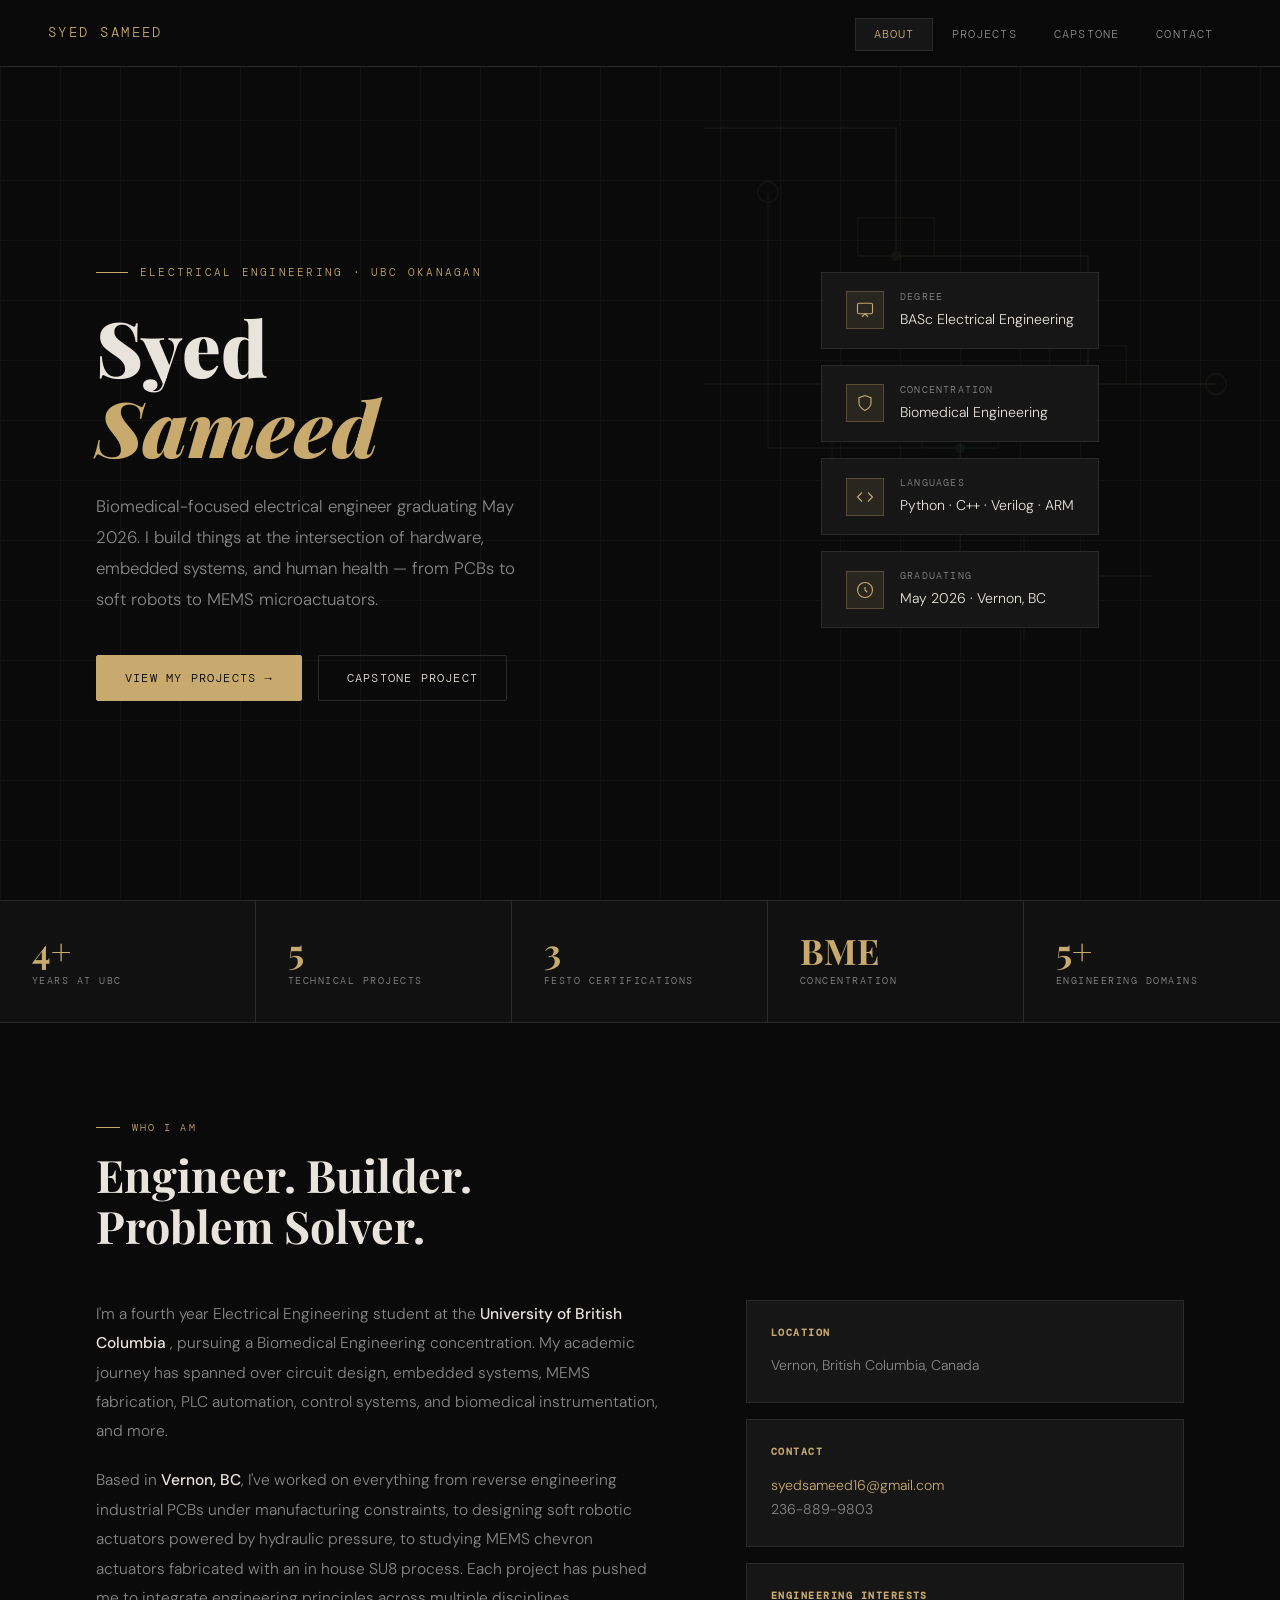
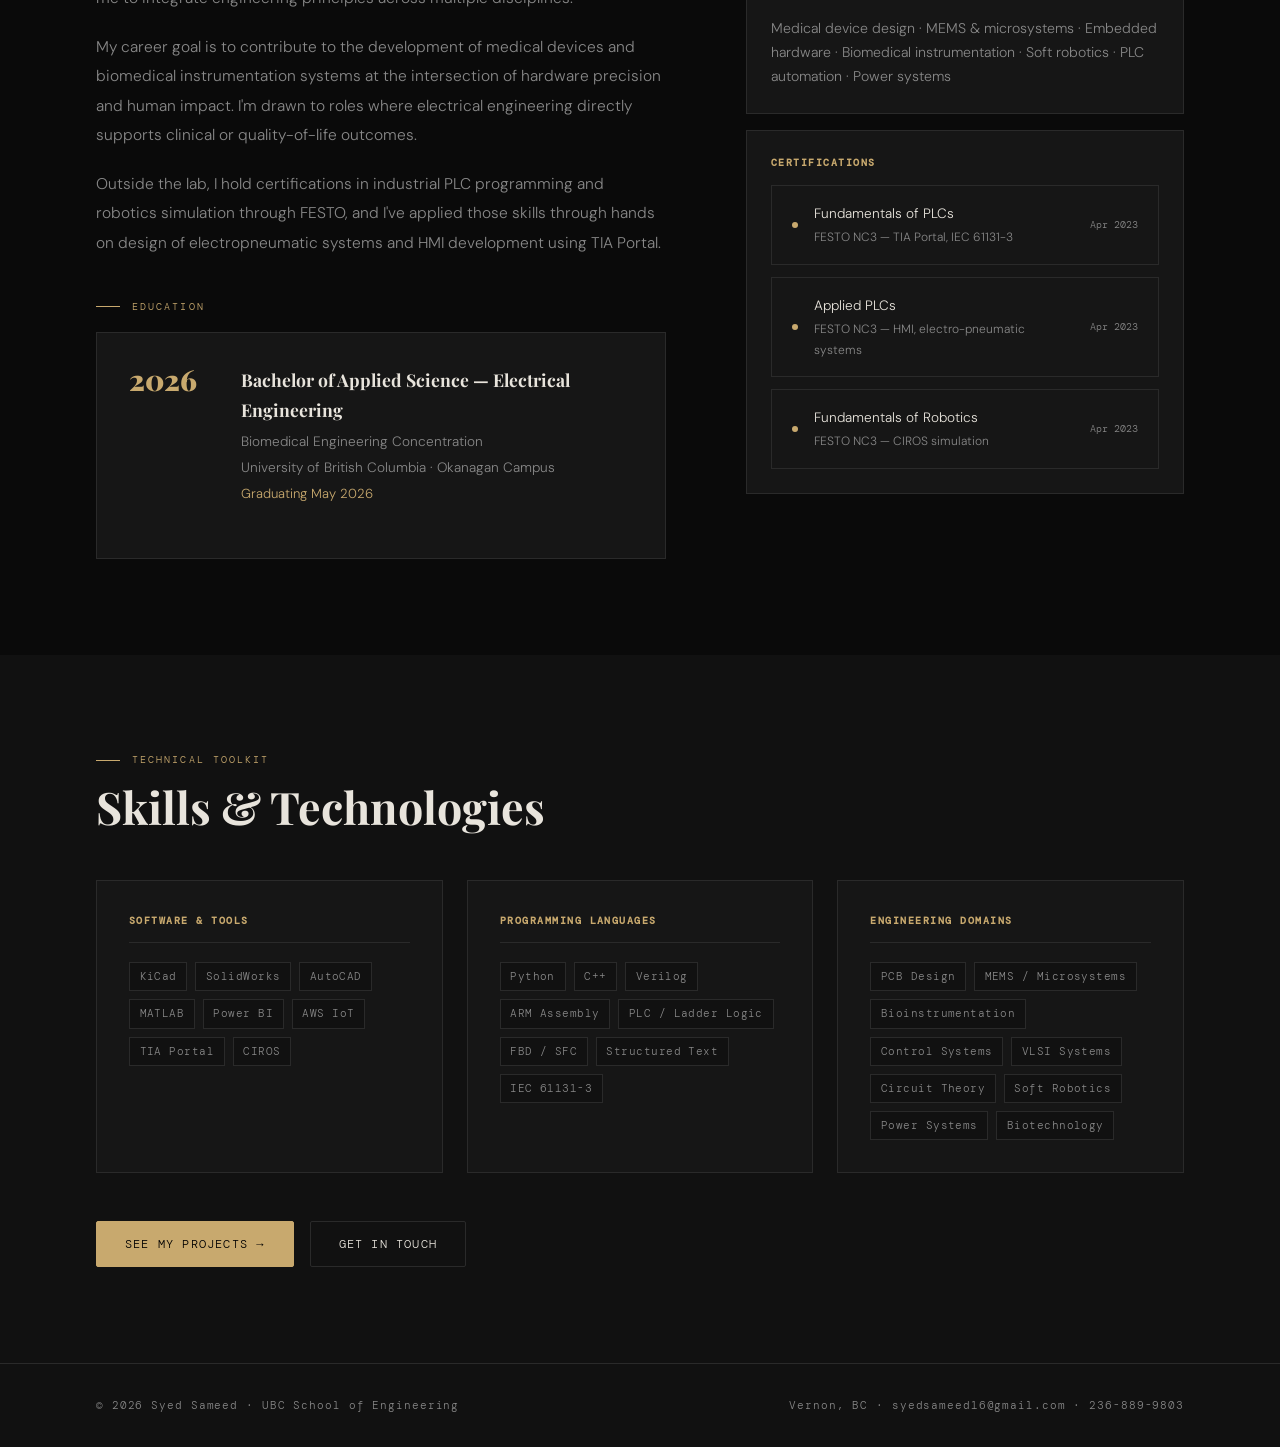
==== index.html @ 1d22cec8 "Fix stats and enhance text readability Updated statistics and improved text clarity." ====
<!DOCTYPE html>
<html lang="en">
<head>
  <meta charset="UTF-8"/>
  <meta name="viewport" content="width=device-width, initial-scale=1.0"/>
  <title>Syed Sameed — Electrical Engineer</title>
  <link rel="stylesheet" href="style.css"/>
  <style>
    /* HERO */
    .hero {
      min-height: 100vh;
      display: grid;
      grid-template-columns: 1fr 1fr;
      position: relative;
      overflow: hidden;
    }
    .grid-lines {
      position: absolute; inset: 0;
      background-image:
        linear-gradient(var(--border) 1px, transparent 1px),
        linear-gradient(90deg, var(--border) 1px, transparent 1px);
      background-size: 60px 60px;
      opacity: 0.25;
      pointer-events: none;
    }
    .hero-left {
      display: flex; flex-direction: column; justify-content: center;
      padding: 8rem 4rem 4rem 6rem;
      position: relative; z-index: 2;
    }
    .hero-tag {
      font-family: var(--mono); font-size: 0.7rem;
      letter-spacing: 0.2em; text-transform: uppercase;
      color: var(--accent); margin-bottom: 1.5rem;
      display: flex; align-items: center; gap: 0.75rem;
      opacity: 0; animation: fadeUp 0.6s 0.1s ease forwards;
    }
    .hero-tag::before { content: ''; width: 2rem; height: 1px; background: var(--accent); }
    .hero-name {
      font-family: var(--serif);
      font-size: clamp(3rem, 6vw, 5.5rem);
      font-weight: 900; line-height: 1.05;
      margin-bottom: 1.5rem;
      opacity: 0; animation: fadeUp 0.6s 0.25s ease forwards;
    }
    .hero-name em { font-style: italic; color: var(--accent); }
    .hero-desc {
      font-size: 1.05rem; color: var(--muted);
      max-width: 420px; margin-bottom: 2.5rem; line-height: 1.85;
      opacity: 0; animation: fadeUp 0.6s 0.4s ease forwards;
    }
    .hero-cta {
      display: flex; gap: 1rem; flex-wrap: wrap;
      opacity: 0; animation: fadeUp 0.6s 0.55s ease forwards;
    }
    .hero-right {
      position: relative; display: flex; align-items: center; justify-content: center;
      overflow: hidden;
    }
    /* Animated circuit-board graphic */
    .circuit-svg {
      position: absolute; inset: 0; opacity: 0.06;
    }
    .hero-badge-stack {
      position: relative; z-index: 2;
      display: flex; flex-direction: column; gap: 1rem; padding: 2rem;
    }
    .hero-badge {
      background: var(--card); border: 1px solid var(--border);
      padding: 1rem 1.5rem;
      display: flex; align-items: center; gap: 1rem;
      opacity: 0; animation: slideLeft 0.5s ease forwards;
    }
    .hero-badge:nth-child(1) { animation-delay: 0.5s; }
    .hero-badge:nth-child(2) { animation-delay: 0.65s; }
    .hero-badge:nth-child(3) { animation-delay: 0.8s; }
    .hero-badge:nth-child(4) { animation-delay: 0.95s; }
    .badge-icon {
      width: 38px; height: 38px;
      background: rgba(200,169,110,0.1);
      border: 1px solid rgba(200,169,110,0.3);
      display: flex; align-items: center; justify-content: center;
      flex-shrink: 0; color: var(--accent);
    }
    .badge-text { display: flex; flex-direction: column; gap: 0.15rem; }
    .badge-label { font-family: var(--mono); font-size: 0.62rem; letter-spacing: 0.12em; text-transform: uppercase; color: var(--muted); }
    .badge-value { font-size: 0.88rem; color: var(--text); }
    @keyframes slideLeft { from { opacity: 0; transform: translateX(30px); } to { opacity: 1; transform: translateX(0); } }

    /* STATS */
    .stats-bar {
      background: var(--surface);
      border-top: 1px solid var(--border); border-bottom: 1px solid var(--border);
      display: grid; grid-template-columns: repeat(5, 1fr);
    }
    .stat-item {
      padding: 2rem; border-right: 1px solid var(--border);
      display: flex; flex-direction: column; gap: 0.3rem;
    }
    .stat-item:last-child { border-right: none; }
    .stat-num { font-family: var(--serif); font-size: 2.2rem; font-weight: 700; color: var(--accent); line-height: 1; }
    .stat-label { font-family: var(--mono); font-size: 0.62rem; letter-spacing: 0.15em; text-transform: uppercase; color: var(--muted); }

    /* ABOUT */
    .about-section { padding: 6rem 6rem; }
    .section-title { font-family: var(--serif); font-size: clamp(2rem, 3.5vw, 3rem); font-weight: 700; line-height: 1.15; margin-bottom: 3rem; }
    .about-grid { display: grid; grid-template-columns: 1.3fr 1fr; gap: 5rem; align-items: start; }
    .about-text p { color: var(--muted); font-size: 0.97rem; line-height: 1.9; margin-bottom: 1.2rem; }
    .about-text p strong { color: var(--text); font-weight: 500; }
    .info-card { background: var(--card); border: 1px solid var(--border); padding: 1.5rem; margin-bottom: 1rem; }
    .info-card h4 { font-family: var(--mono); font-size: 0.62rem; letter-spacing: 0.15em; text-transform: uppercase; color: var(--accent); margin-bottom: 0.8rem; }
    .info-card p { font-size: 0.88rem; color: var(--muted); line-height: 1.7; }
    .info-card a { color: var(--accent); text-decoration: none; }

    /* SKILLS */
    .skills-section { background: var(--surface); padding: 6rem 6rem; }
    .skills-grid { display: grid; grid-template-columns: repeat(3, 1fr); gap: 1.5rem; }
    .skill-group { background: var(--card); border: 1px solid var(--border); padding: 2rem; transition: border-color 0.2s; }
    .skill-group:hover { border-color: var(--accent); }
    .skill-group h4 { font-family: var(--mono); font-size: 0.62rem; letter-spacing: 0.15em; text-transform: uppercase; color: var(--accent); margin-bottom: 1.2rem; padding-bottom: 0.75rem; border-bottom: 1px solid var(--border); }
    .skill-tags { display: flex; flex-wrap: wrap; gap: 0.5rem; }
    .skill-tag { font-family: var(--mono); font-size: 0.7rem; padding: 0.25rem 0.6rem; background: var(--surface); border: 1px solid var(--border); color: var(--muted); letter-spacing: 0.04em; transition: all 0.2s; }
    .skill-tag:hover { border-color: var(--accent); color: var(--accent); }

    /* CERTS */
    .cert-list { display: flex; flex-direction: column; gap: 0.75rem; margin-top: 0.75rem; }
    .cert-item { display: flex; align-items: center; gap: 1rem; padding: 1rem 1.25rem; background: var(--card); border: 1px solid var(--border); font-size: 0.85rem; }
    .cert-dot { width: 6px; height: 6px; background: var(--accent); border-radius: 50%; flex-shrink: 0; }
    .cert-name { color: var(--text); flex: 1; }
    .cert-sub { font-size: 0.75rem; color: var(--muted); display: block; margin-top: 0.15rem; }
    .cert-date { font-family: var(--mono); font-size: 0.65rem; color: var(--muted); flex-shrink: 0; }

    /* EDUCATION TIMELINE */
    .edu-block { display: flex; gap: 2rem; align-items: flex-start; padding: 2rem; background: var(--card); border: 1px solid var(--border); }
    .edu-year { font-family: var(--serif); font-size: 1.8rem; font-weight: 900; color: var(--accent); line-height: 1; flex-shrink: 0; min-width: 80px; }
    .edu-info h3 { font-family: var(--serif); font-size: 1.1rem; font-weight: 700; margin-bottom: 0.3rem; }
    .edu-info p { font-size: 0.85rem; color: var(--muted); }

    @keyframes fadeUp { from { opacity: 0; transform: translateY(20px); } to { opacity: 1; transform: translateY(0); } }

    @media (max-width: 900px) {
      .hero { grid-template-columns: 1fr; }
      .hero-left { padding: 7rem 2rem 3rem; }
      .hero-right { display: none; }
      .stats-bar { grid-template-columns: repeat(3, 1fr); }
      .about-section { padding: 4rem 2rem; }
      .about-grid { grid-template-columns: 1fr; gap: 2.5rem; }
      .skills-section { padding: 4rem 2rem; }
      .skills-grid { grid-template-columns: 1fr; }
    }
  </style>
</head>
<body>

<nav>
  <a href="index.html" class="nav-logo">Syed Sameed</a>
  <ul class="nav-links">
    <li><a href="index.html" class="active">About</a></li>
    <li><a href="projects.html">Projects</a></li>
    <li><a href="capstone.html">Capstone</a></li>
    <li><a href="contact.html">Contact</a></li>
  </ul>
</nav>

<!-- HERO -->
<section class="hero">
  <div class="grid-lines"></div>
  <div class="hero-left">
    <div class="hero-tag">Electrical Engineering · UBC Okanagan</div>
    <h1 class="hero-name">Syed<br/><em>Sameed</em></h1>
    <p class="hero-desc">
      Biomedical-focused electrical engineer graduating May 2026. 
      I build things at the intersection of hardware, embedded systems, 
      and human health — from PCBs to soft robots to MEMS microactuators.
    </p>
    <div class="hero-cta">
      <a href="projects.html" class="btn btn-primary">View My Projects →</a>
      <a href="capstone.html" class="btn btn-ghost">Capstone Project</a>
    </div>
  </div>
  <div class="hero-right">
    <!-- Circuit-board background SVG -->
    <svg class="circuit-svg" viewBox="0 0 500 600" xmlns="http://www.w3.org/2000/svg">
      <path d="M50 100 H200 V200 H350 V300 H450" stroke="#c8a96e" stroke-width="1.5" fill="none"/>
      <path d="M100 150 V350 H250 V450 H400" stroke="#7eb8c9" stroke-width="1" fill="none"/>
      <path d="M50 300 H150 V400 H300 V500" stroke="#c8a96e" stroke-width="1" fill="none"/>
      <circle cx="200" cy="200" r="4" fill="#c8a96e"/>
      <circle cx="350" cy="300" r="4" fill="#c8a96e"/>
      <circle cx="250" cy="350" r="4" fill="#7eb8c9"/>
      <circle cx="150" cy="400" r="4" fill="#7eb8c9"/>
      <rect x="170" y="170" width="60" height="30" rx="2" stroke="#c8a96e" stroke-width="1" fill="none"/>
      <rect x="320" y="270" width="60" height="30" rx="2" stroke="#c8a96e" stroke-width="1" fill="none"/>
      <rect x="220" y="320" width="60" height="30" rx="2" stroke="#7eb8c9" stroke-width="1" fill="none"/>
      <circle cx="450" cy="300" r="8" stroke="#c8a96e" stroke-width="1" fill="none"/>
      <circle cx="100" cy="150" r="8" stroke="#7eb8c9" stroke-width="1" fill="none"/>
    </svg>
    <div class="hero-badge-stack">
      <div class="hero-badge">
        <div class="badge-icon">
          <svg width="18" height="18" viewBox="0 0 24 24" fill="none" stroke="currentColor" stroke-width="1.5"><rect x="2" y="3" width="20" height="14" rx="2"/><path d="m8 21 4-4 4 4"/></svg>
        </div>
        <div class="badge-text">
          <span class="badge-label">Degree</span>
          <span class="badge-value">BASc Electrical Engineering</span>
        </div>
      </div>
      <div class="hero-badge">
        <div class="badge-icon">
          <svg width="18" height="18" viewBox="0 0 24 24" fill="none" stroke="currentColor" stroke-width="1.5"><path d="M12 22s8-4 8-10V5l-8-3-8 3v7c0 6 8 10 8 10z"/></svg>
        </div>
        <div class="badge-text">
          <span class="badge-label">Concentration</span>
          <span class="badge-value">Biomedical Engineering</span>
        </div>
      </div>
      <div class="hero-badge">
        <div class="badge-icon">
          <svg width="18" height="18" viewBox="0 0 24 24" fill="none" stroke="currentColor" stroke-width="1.5"><polyline points="16 18 22 12 16 6"/><polyline points="8 6 2 12 8 18"/></svg>
        </div>
        <div class="badge-text">
          <span class="badge-label">Languages</span>
          <span class="badge-value">Python · C++ · Verilog · ARM</span>
        </div>
      </div>
      <div class="hero-badge">
        <div class="badge-icon">
          <svg width="18" height="18" viewBox="0 0 24 24" fill="none" stroke="currentColor" stroke-width="1.5"><circle cx="12" cy="12" r="10"/><path d="M12 8v4l3 3"/></svg>
        </div>
        <div class="badge-text">
          <span class="badge-label">Graduating</span>
          <span class="badge-value">May 2026 · Vernon, BC</span>
        </div>
      </div>
    </div>
  </div>
</section>

<!-- STATS -->
<div class="stats-bar">
  <div class="stat-item"><div class="stat-num">4+</div><div class="stat-label">Years at UBC</div></div>
  <div class="stat-item"><div class="stat-num">5</div><div class="stat-label">Technical Projects</div></div>
  <div class="stat-item"><div class="stat-num">3</div><div class="stat-label">FESTO Certifications</div></div>
  <div class="stat-item"><div class="stat-num">BME</div><div class="stat-label">Concentration</div></div>
  <div class="stat-item"><div class="stat-num">5+</div><div class="stat-label">Engineering Domains</div></div>
</div>

<!-- ABOUT -->
<section class="about-section">
  <div class="section-tag">Who I Am</div>
  <h2 class="section-title">Engineer. Builder.<br/>Problem Solver.</h2>
  <div class="about-grid">
    <div class="about-text">
      <p>
        I'm a fourth year Electrical Engineering student at the 
        <strong>University of British Columbia </strong>, pursuing a 
        Biomedical Engineering concentration. My academic journey has spanned over circuit design, 
        embedded systems, MEMS fabrication, PLC automation, control systems, and biomedical 
        instrumentation, and more.
      </p>
      <p>
        Based in <strong>Vernon, BC</strong>, I've worked on everything from reverse engineering 
        industrial PCBs under manufacturing constraints, to designing soft robotic actuators 
        powered by hydraulic pressure, to studying MEMS 
        chevron actuators fabricated with an in house SU8 process. Each project has pushed 
        me to integrate engineering principles across multiple disciplines.
      </p>
      <p>
        My career goal is to contribute to the development of medical devices and 
        biomedical instrumentation systems at the intersection of hardware precision 
        and human impact. I'm drawn to roles where electrical engineering directly supports 
        clinical or quality-of-life outcomes.
      </p>
      <p>
        Outside the lab, I hold certifications in industrial PLC programming and robotics 
        simulation through FESTO, and I've applied those skills through hands on design 
        of electropneumatic systems and HMI development using TIA Portal.
      </p>
      <!-- Education -->
      <div style="margin-top:2.5rem;">
        <div class="section-tag" style="margin-bottom:1rem;">Education</div>
        <div class="edu-block">
          <div class="edu-year">2026</div>
          <div class="edu-info">
            <h3>Bachelor of Applied Science — Electrical Engineering</h3>
            <p>Biomedical Engineering Concentration<br/>
            University of British Columbia · Okanagan Campus<br/>
            <span style="color:var(--accent);font-size:0.82rem;">Graduating May 2026</span></p>
          </div>
        </div>
      </div>
    </div>
    <div>
      <div class="info-card">
        <h4>Location</h4>
        <p>Vernon, British Columbia, Canada</p>
      </div>
      <div class="info-card">
        <h4>Contact</h4>
        <p><a href="mailto:syedsameed16@gmail.com">syedsameed16@gmail.com</a><br/>
        <span style="color:var(--muted)">236-889-9803</span></p>
      </div>
      <div class="info-card">
        <h4>Engineering Interests</h4>
        <p>Medical device design · MEMS & microsystems · Embedded hardware · Biomedical instrumentation · Soft robotics · PLC automation · Power systems</p>
      </div>
      <div class="info-card">
        <h4>Certifications</h4>
        <div class="cert-list">
          <div class="cert-item">
            <div class="cert-dot"></div>
            <div style="flex:1">
              <span class="cert-name">Fundamentals of PLCs</span>
              <span class="cert-sub">FESTO NC3 — TIA Portal, IEC 61131-3</span>
            </div>
            <span class="cert-date">Apr 2023</span>
          </div>
          <div class="cert-item">
            <div class="cert-dot"></div>
            <div style="flex:1">
              <span class="cert-name">Applied PLCs</span>
              <span class="cert-sub">FESTO NC3 — HMI, electro-pneumatic systems</span>
            </div>
            <span class="cert-date">Apr 2023</span>
          </div>
          <div class="cert-item">
            <div class="cert-dot"></div>
            <div style="flex:1">
              <span class="cert-name">Fundamentals of Robotics</span>
              <span class="cert-sub">FESTO NC3 — CIROS simulation</span>
            </div>
            <span class="cert-date">Apr 2023</span>
          </div>
        </div>
      </div>
    </div>
  </div>
</section>

<!-- SKILLS -->
<section class="skills-section">
  <div class="section-tag">Technical Toolkit</div>
  <h2 class="section-title">Skills &amp; Technologies</h2>
  <div class="skills-grid">
    <div class="skill-group">
      <h4>Software &amp; Tools</h4>
      <div class="skill-tags">
        <span class="skill-tag">KiCad</span>
        <span class="skill-tag">SolidWorks</span>
        <span class="skill-tag">AutoCAD</span>
        <span class="skill-tag">MATLAB</span>
        <span class="skill-tag">Power BI</span>
        <span class="skill-tag">AWS IoT</span>
        <span class="skill-tag">TIA Portal</span>
        <span class="skill-tag">CIROS</span>
      </div>
    </div>
    <div class="skill-group">
      <h4>Programming Languages</h4>
      <div class="skill-tags">
        <span class="skill-tag">Python</span>
        <span class="skill-tag">C++</span>
        <span class="skill-tag">Verilog</span>
        <span class="skill-tag">ARM Assembly</span>
        <span class="skill-tag">PLC / Ladder Logic</span>
        <span class="skill-tag">FBD / SFC</span>
        <span class="skill-tag">Structured Text</span>
        <span class="skill-tag">IEC 61131-3</span>
      </div>
    </div>
    <div class="skill-group">
      <h4>Engineering Domains</h4>
      <div class="skill-tags">
        <span class="skill-tag">PCB Design</span>
        <span class="skill-tag">MEMS / Microsystems</span>
        <span class="skill-tag">Bioinstrumentation</span>
        <span class="skill-tag">Control Systems</span>
        <span class="skill-tag">VLSI Systems</span>
        <span class="skill-tag">Circuit Theory</span>
        <span class="skill-tag">Soft Robotics</span>
        <span class="skill-tag">Power Systems</span>
        <span class="skill-tag">Biotechnology</span>
      </div>
    </div>
  </div>
  <div style="margin-top:3rem; display:flex; gap:1rem; flex-wrap:wrap;">
    <a href="projects.html" class="btn btn-primary">See My Projects →</a>
    <a href="contact.html" class="btn btn-ghost">Get in Touch</a>
  </div>
</section>

<footer>
  <p>© 2026 Syed Sameed · UBC School of Engineering</p>
  <p>Vernon, BC · syedsameed16@gmail.com · 236-889-9803</p>
</footer>

</body>
</html>
---- style.css ----
/* ============================================
   SYED SAMEED — SHARED STYLESHEET
   ============================================ */

@import url('https://fonts.googleapis.com/css2?family=Playfair+Display:ital,wght@0,400;0,700;0,900;1,400;1,700&family=DM+Mono:wght@300;400;500&family=DM+Sans:wght@300;400;500&display=swap');

:root {
  --bg: #0a0a0a;
  --surface: #111111;
  --card: #161616;
  --border: #2a2a2a;
  --accent: #c8a96e;
  --accent2: #7eb8c9;
  --green: #6eb87e;
  --red: #b86e6e;
  --text: #e8e4dc;
  --muted: #888;
  --serif: 'Playfair Display', Georgia, serif;
  --mono: 'DM Mono', monospace;
  --sans: 'DM Sans', sans-serif;
}

*, *::before, *::after { box-sizing: border-box; margin: 0; padding: 0; }
html { scroll-behavior: smooth; }
body {
  background: var(--bg);
  color: var(--text);
  font-family: var(--sans);
  font-weight: 300;
  line-height: 1.7;
  overflow-x: hidden;
}

/* NAV */
nav {
  position: fixed; top: 0; left: 0; right: 0; z-index: 100;
  display: flex; align-items: center; justify-content: space-between;
  padding: 1.2rem 3rem;
  background: rgba(10,10,10,0.88);
  backdrop-filter: blur(14px);
  border-bottom: 1px solid var(--border);
}
.nav-logo {
  font-family: var(--mono);
  font-size: 0.85rem;
  color: var(--accent);
  letter-spacing: 0.18em;
  text-transform: uppercase;
  text-decoration: none;
}
.nav-links { display: flex; gap: 0; list-style: none; }
.nav-links a {
  font-family: var(--mono);
  font-size: 0.72rem;
  letter-spacing: 0.1em;
  text-transform: uppercase;
  color: var(--muted);
  text-decoration: none;
  padding: 0.5rem 1.1rem;
  border: 1px solid transparent;
  transition: all 0.2s;
}
.nav-links a:hover { color: var(--accent); }
.nav-links a.active {
  color: var(--accent);
  border-color: var(--border);
  background: var(--card);
}

/* SHARED COMPONENTS */
.section-tag {
  font-family: var(--mono);
  font-size: 0.65rem;
  letter-spacing: 0.2em;
  text-transform: uppercase;
  color: var(--accent);
  margin-bottom: 0.75rem;
  display: flex; align-items: center; gap: 0.75rem;
}
.section-tag::before { content: ''; width: 1.5rem; height: 1px; background: var(--accent); }

.btn {
  display: inline-flex; align-items: center; gap: 0.5rem;
  padding: 0.75rem 1.75rem;
  font-family: var(--mono); font-size: 0.75rem;
  letter-spacing: 0.1em; text-transform: uppercase;
  text-decoration: none; transition: all 0.2s; cursor: pointer; border-radius: 2px;
}
.btn-primary { background: var(--accent); color: #000; border: 1px solid var(--accent); }
.btn-primary:hover { background: #b89458; border-color: #b89458; }
.btn-ghost { background: transparent; color: var(--text); border: 1px solid var(--border); }
.btn-ghost:hover { border-color: var(--accent); color: var(--accent); }

footer {
  padding: 2rem 6rem;
  border-top: 1px solid var(--border);
  display: flex; align-items: center; justify-content: space-between;
  background: var(--surface);
}
footer p { font-family: var(--mono); font-size: 0.7rem; color: var(--muted); letter-spacing: 0.08em; }

@media (max-width: 900px) {
  nav { padding: 1rem 1.5rem; }
  .nav-links a { padding: 0.4rem 0.7rem; font-size: 0.65rem; }
  footer { padding: 2rem; flex-direction: column; gap: 0.75rem; text-align: center; }
}
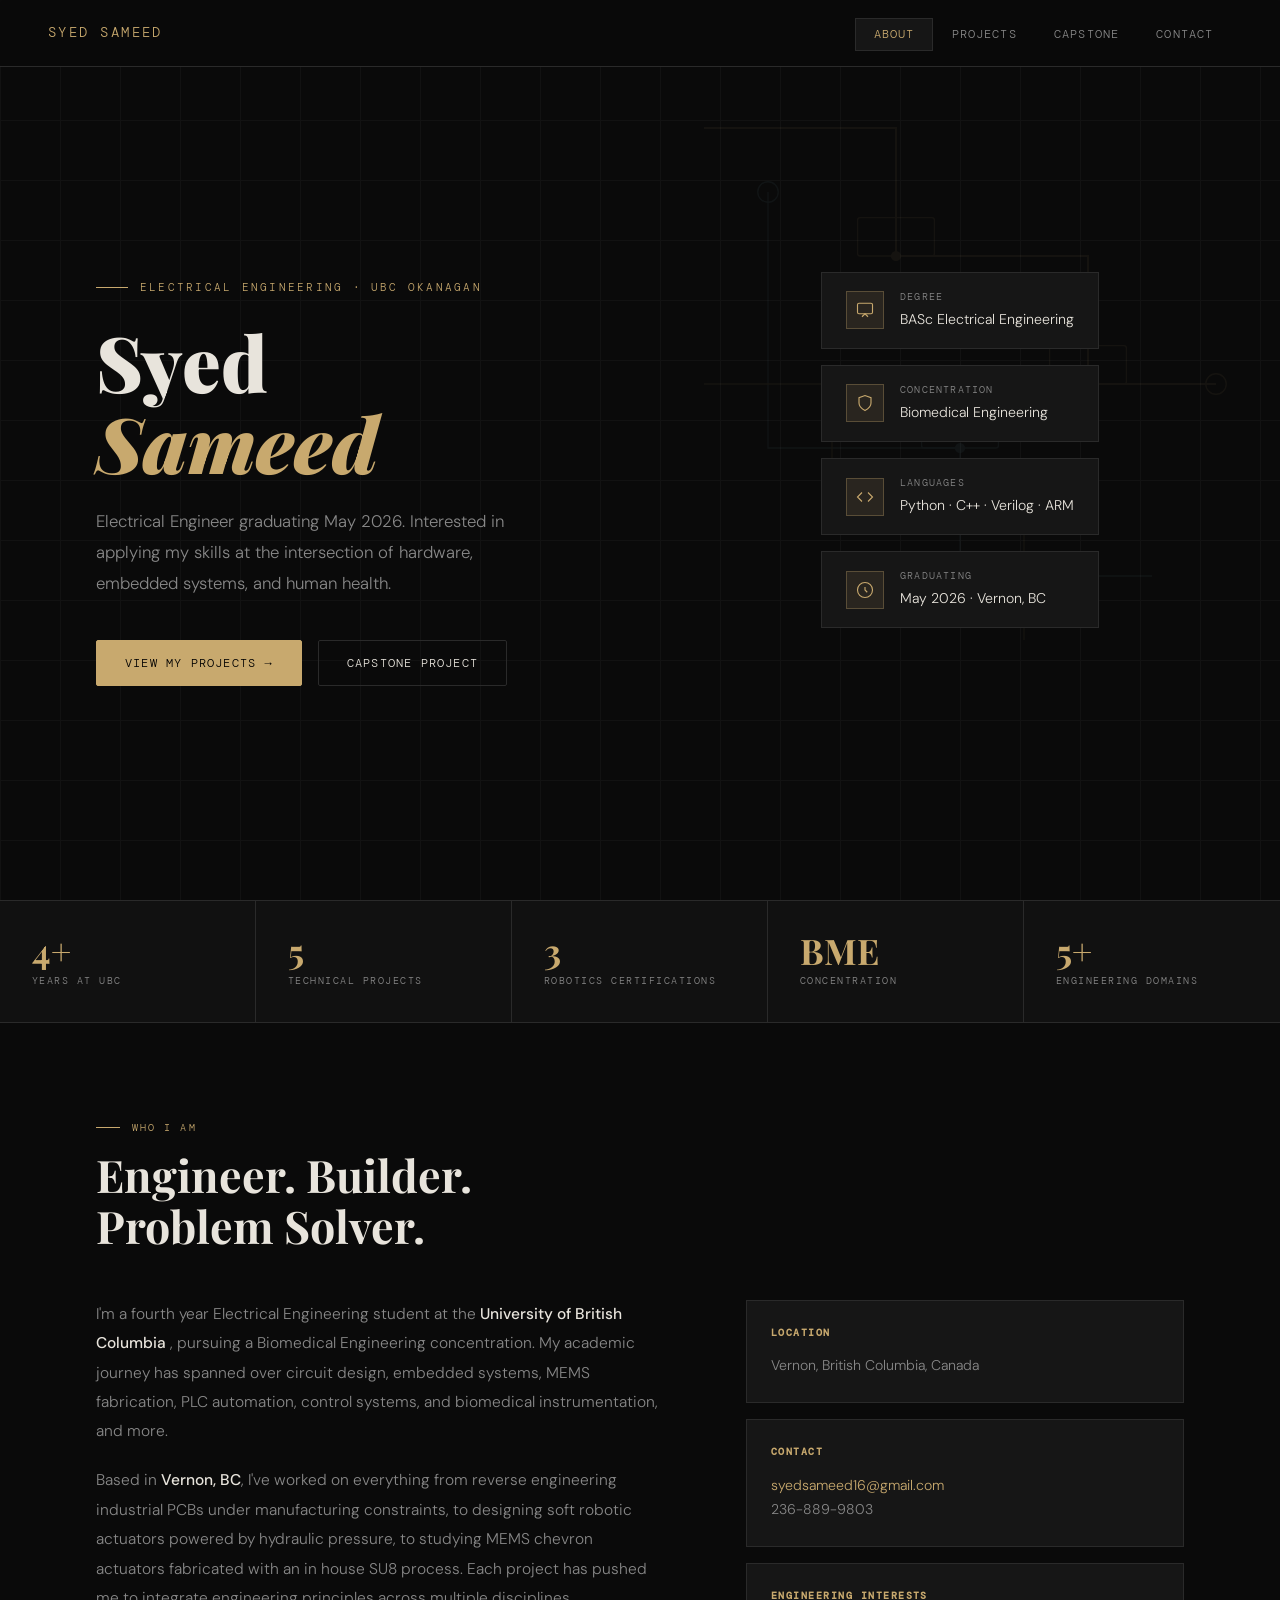
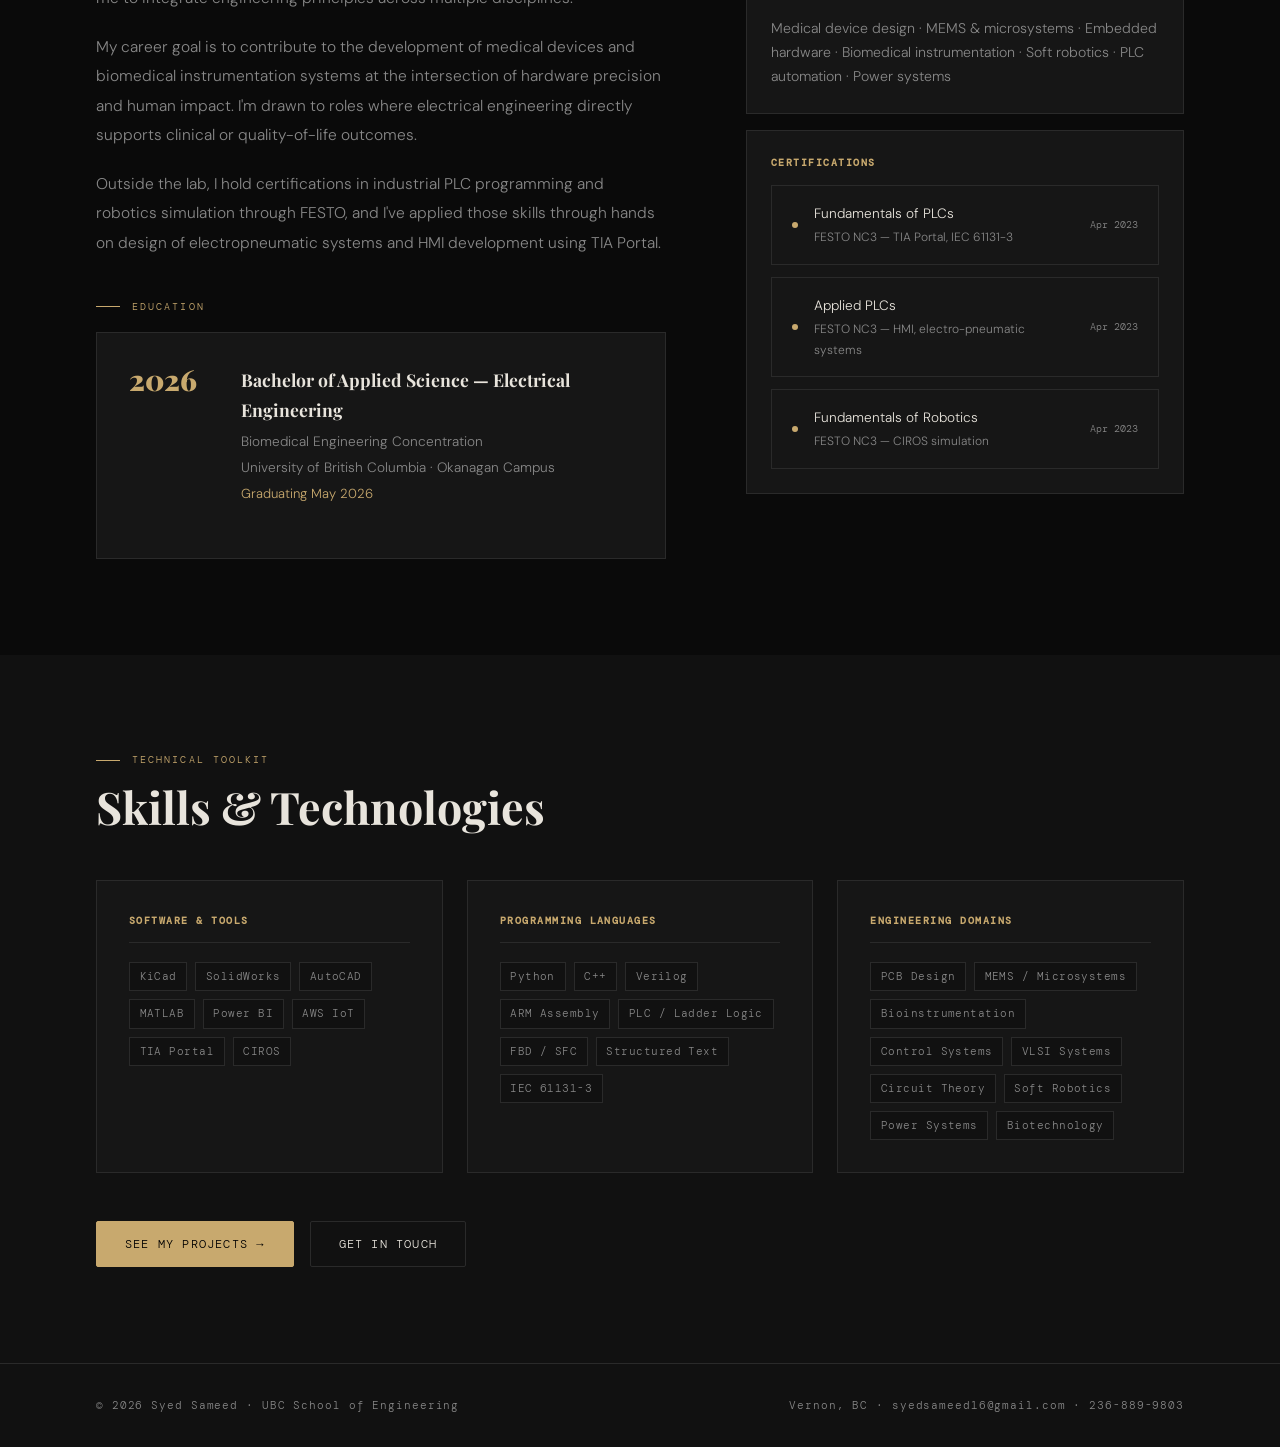
==== commit d19aff17: "Update hero description and stats labels in index.html" ====
--- a/index.html
+++ b/index.html
@@ -169,9 +169,9 @@
     <div class="hero-tag">Electrical Engineering · UBC Okanagan</div>
     <h1 class="hero-name">Syed<br/><em>Sameed</em></h1>
     <p class="hero-desc">
-      Biomedical-focused electrical engineer graduating May 2026. 
-      I build things at the intersection of hardware, embedded systems, 
-      and human health — from PCBs to soft robots to MEMS microactuators.
+      Electrical Engineer graduating May 2026. 
+      Interested in applying my skills at the intersection of hardware, embedded systems, 
+      and human health.
     </p>
     <div class="hero-cta">
       <a href="projects.html" class="btn btn-primary">View My Projects →</a>
@@ -239,7 +239,7 @@
 <div class="stats-bar">
   <div class="stat-item"><div class="stat-num">4+</div><div class="stat-label">Years at UBC</div></div>
   <div class="stat-item"><div class="stat-num">5</div><div class="stat-label">Technical Projects</div></div>
-  <div class="stat-item"><div class="stat-num">3</div><div class="stat-label">FESTO Certifications</div></div>
+  <div class="stat-item"><div class="stat-num">3</div><div class="stat-label">Robotics Certifications</div></div>
   <div class="stat-item"><div class="stat-num">BME</div><div class="stat-label">Concentration</div></div>
   <div class="stat-item"><div class="stat-num">5+</div><div class="stat-label">Engineering Domains</div></div>
 </div>
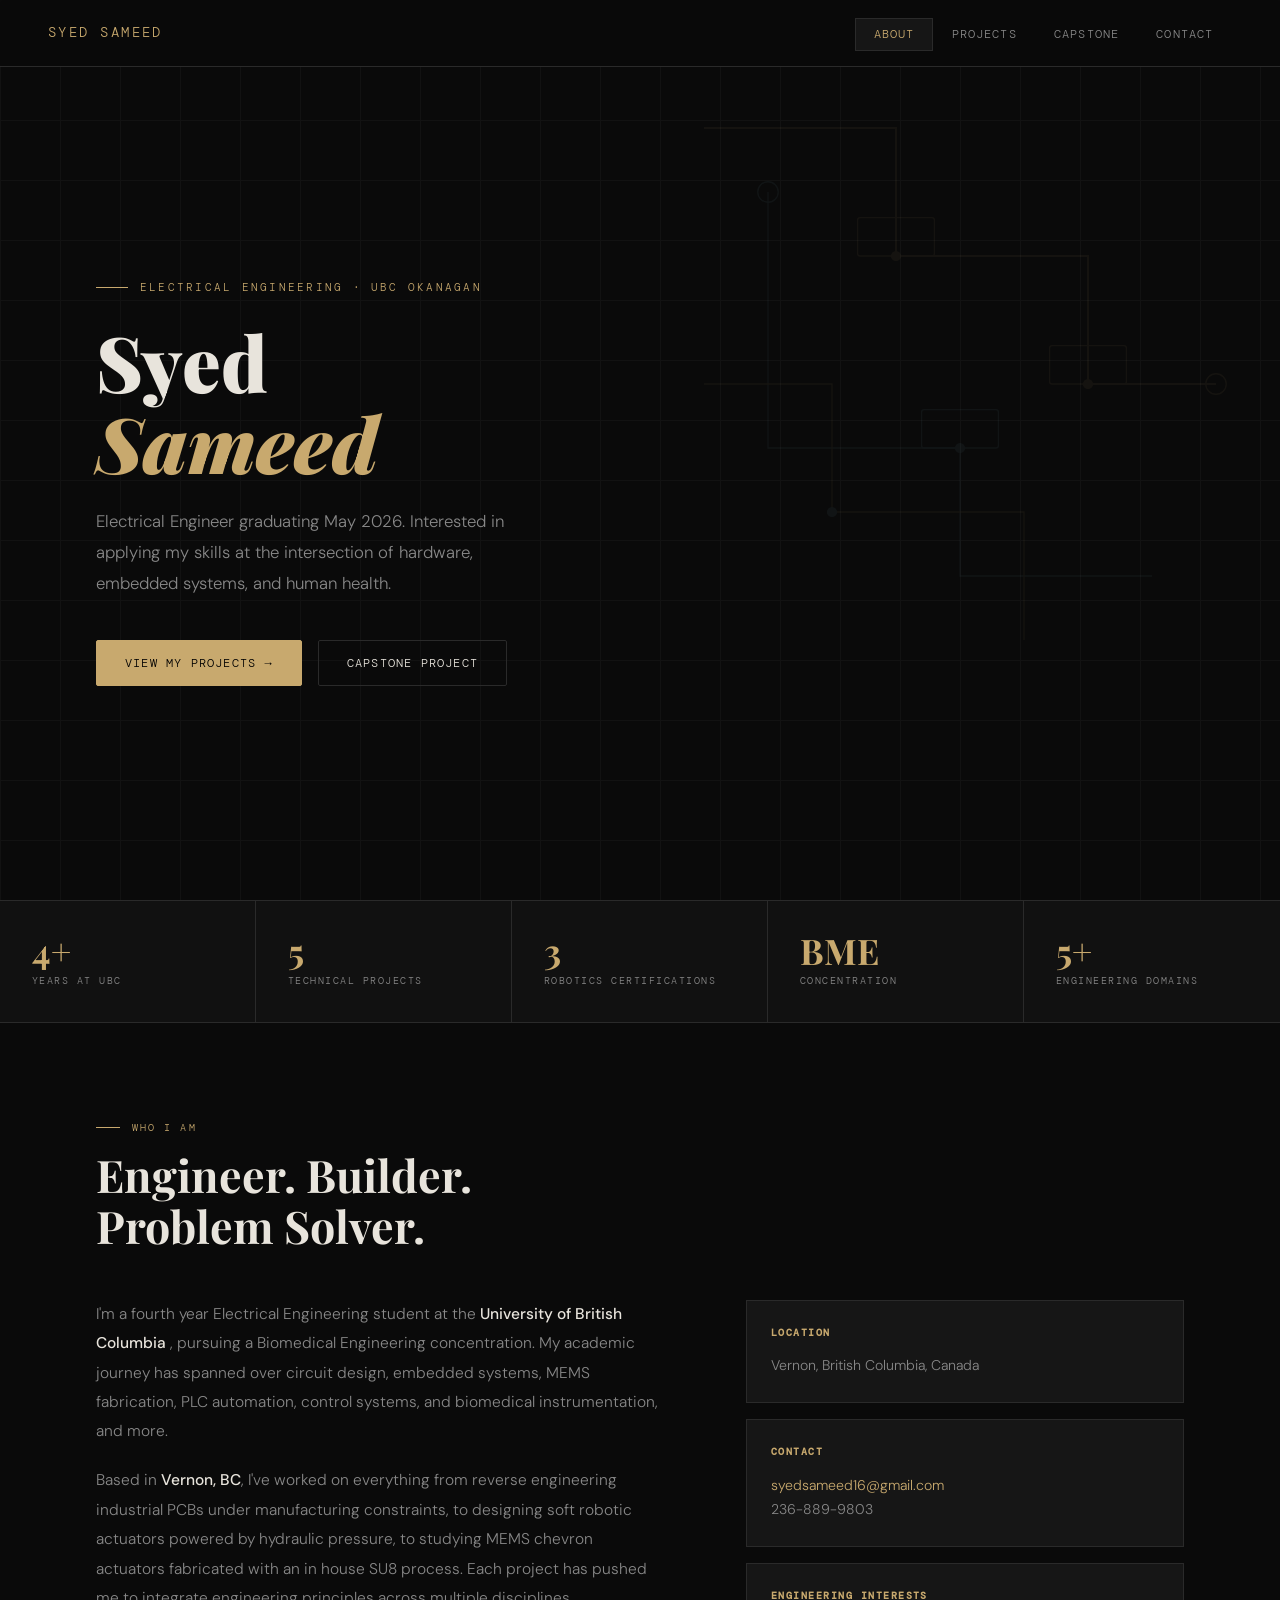
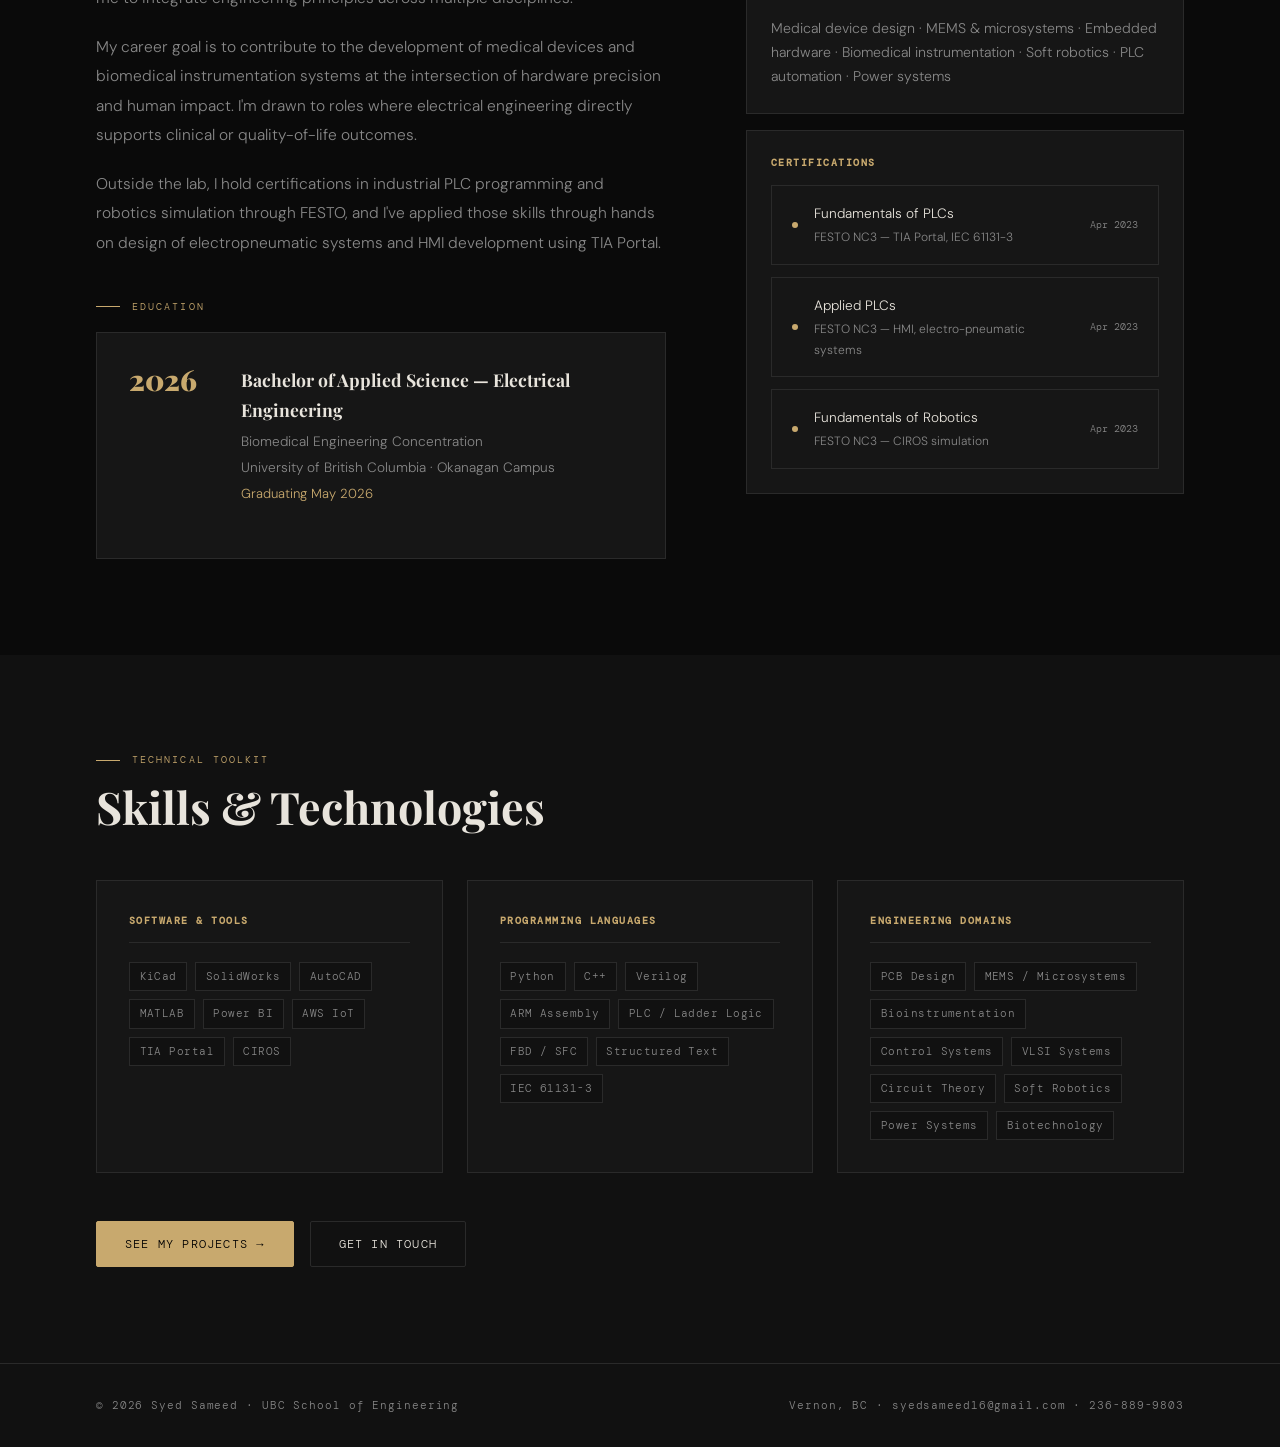
==== commit dfa370fc: "Remove hero badge stack from index.html Removed hero badge stack section containing educational and " ====
--- a/index.html
+++ b/index.html
@@ -194,44 +194,9 @@
       <circle cx="450" cy="300" r="8" stroke="#c8a96e" stroke-width="1" fill="none"/>
       <circle cx="100" cy="150" r="8" stroke="#7eb8c9" stroke-width="1" fill="none"/>
     </svg>
-    <div class="hero-badge-stack">
-      <div class="hero-badge">
-        <div class="badge-icon">
-          <svg width="18" height="18" viewBox="0 0 24 24" fill="none" stroke="currentColor" stroke-width="1.5"><rect x="2" y="3" width="20" height="14" rx="2"/><path d="m8 21 4-4 4 4"/></svg>
-        </div>
-        <div class="badge-text">
-          <span class="badge-label">Degree</span>
-          <span class="badge-value">BASc Electrical Engineering</span>
-        </div>
-      </div>
-      <div class="hero-badge">
-        <div class="badge-icon">
-          <svg width="18" height="18" viewBox="0 0 24 24" fill="none" stroke="currentColor" stroke-width="1.5"><path d="M12 22s8-4 8-10V5l-8-3-8 3v7c0 6 8 10 8 10z"/></svg>
-        </div>
-        <div class="badge-text">
-          <span class="badge-label">Concentration</span>
-          <span class="badge-value">Biomedical Engineering</span>
-        </div>
-      </div>
-      <div class="hero-badge">
-        <div class="badge-icon">
-          <svg width="18" height="18" viewBox="0 0 24 24" fill="none" stroke="currentColor" stroke-width="1.5"><polyline points="16 18 22 12 16 6"/><polyline points="8 6 2 12 8 18"/></svg>
-        </div>
-        <div class="badge-text">
-          <span class="badge-label">Languages</span>
-          <span class="badge-value">Python · C++ · Verilog · ARM</span>
-        </div>
-      </div>
-      <div class="hero-badge">
-        <div class="badge-icon">
-          <svg width="18" height="18" viewBox="0 0 24 24" fill="none" stroke="currentColor" stroke-width="1.5"><circle cx="12" cy="12" r="10"/><path d="M12 8v4l3 3"/></svg>
-        </div>
-        <div class="badge-text">
-          <span class="badge-label">Graduating</span>
-          <span class="badge-value">May 2026 · Vernon, BC</span>
-        </div>
-      </div>
-    </div>
+
+
+    
   </div>
 </section>
 
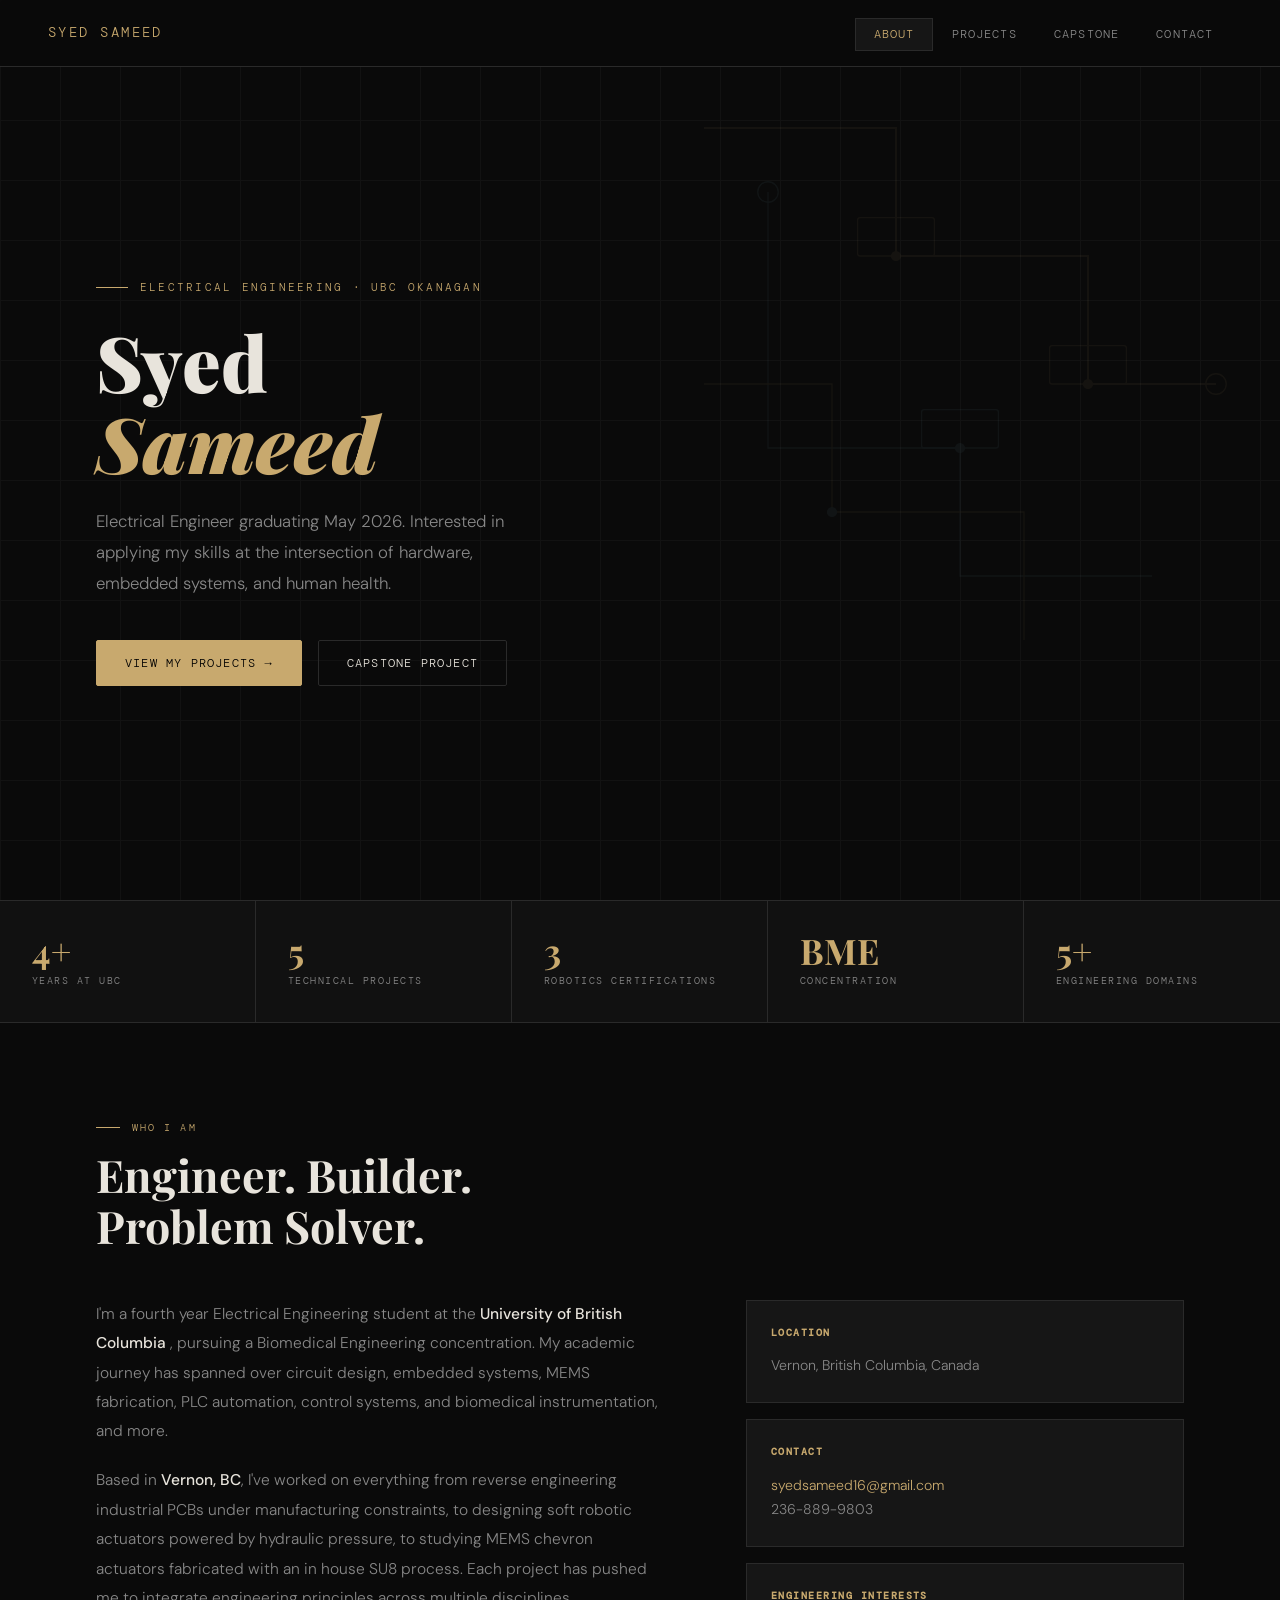
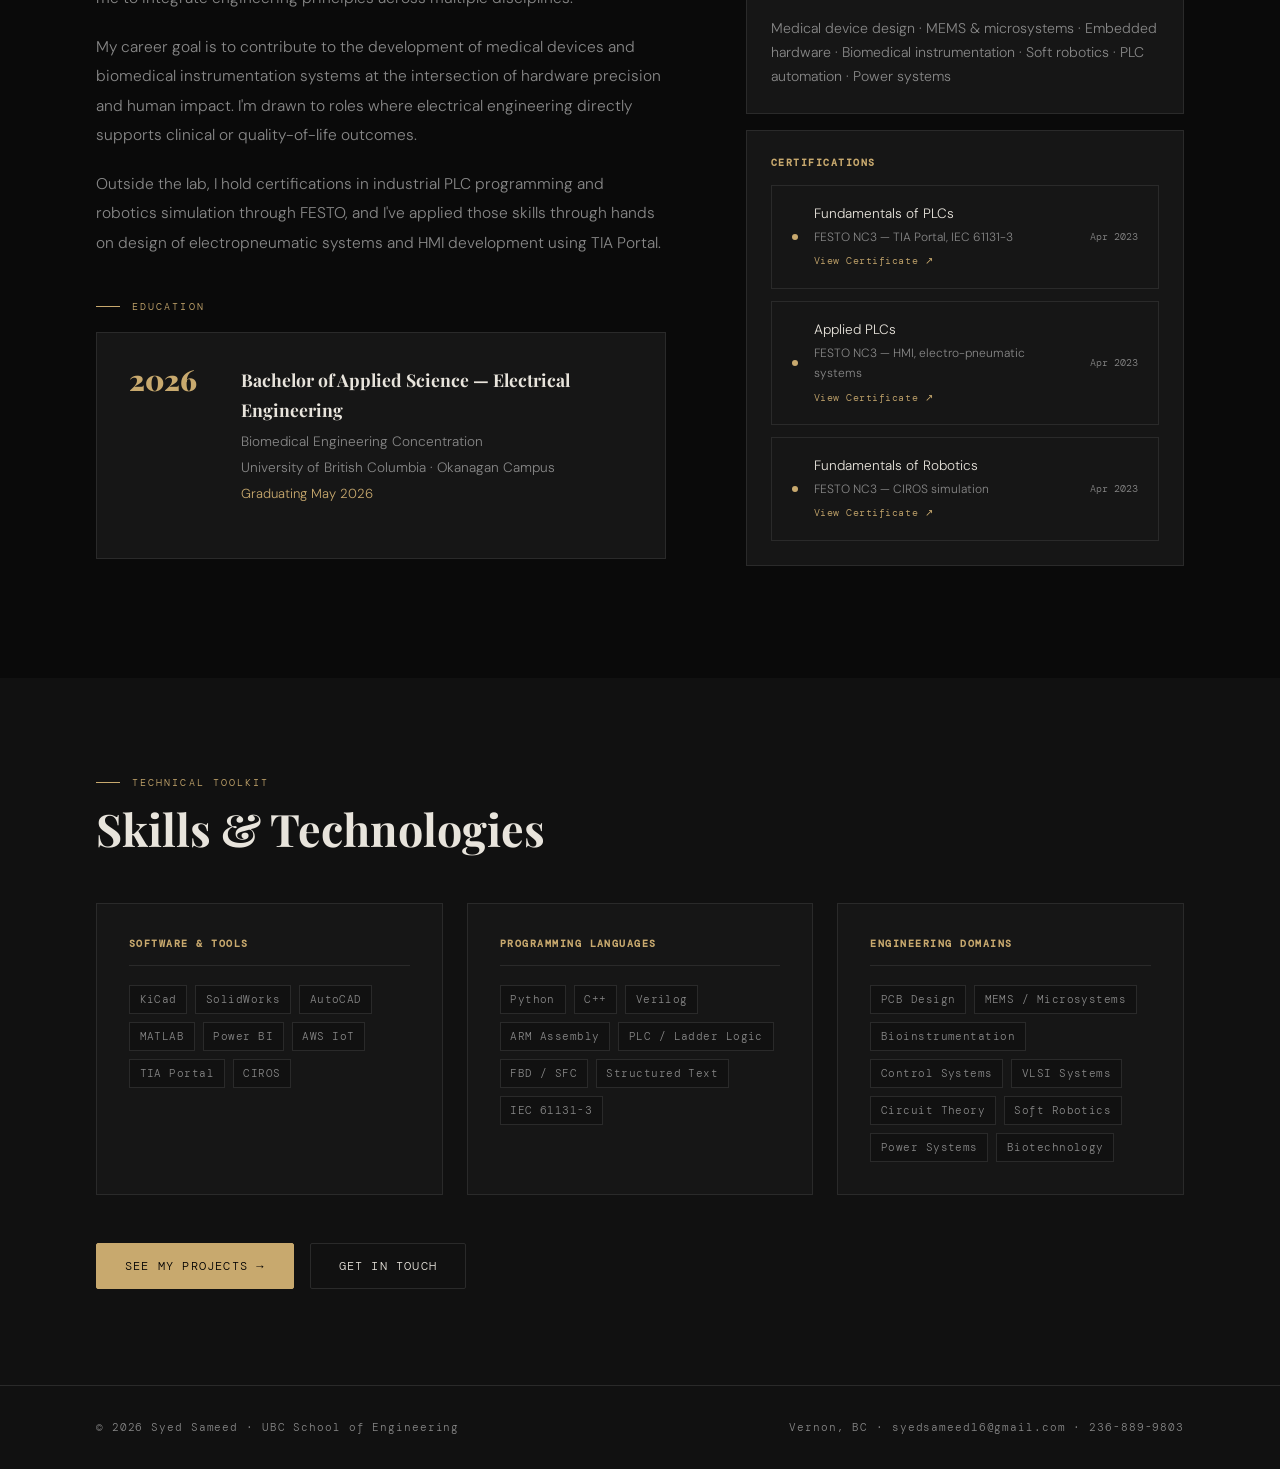
==== commit bfd900e3: "Enhance certification items with links to certificates Added links to view certificates for certific" ====
--- a/index.html
+++ b/index.html
@@ -272,29 +272,32 @@
         <h4>Certifications</h4>
         <div class="cert-list">
           <div class="cert-item">
-            <div class="cert-dot"></div>
-            <div style="flex:1">
-              <span class="cert-name">Fundamentals of PLCs</span>
-              <span class="cert-sub">FESTO NC3 — TIA Portal, IEC 61131-3</span>
-            </div>
-            <span class="cert-date">Apr 2023</span>
-          </div>
-          <div class="cert-item">
-            <div class="cert-dot"></div>
-            <div style="flex:1">
-              <span class="cert-name">Applied PLCs</span>
-              <span class="cert-sub">FESTO NC3 — HMI, electro-pneumatic systems</span>
-            </div>
-            <span class="cert-date">Apr 2023</span>
-          </div>
-          <div class="cert-item">
-            <div class="cert-dot"></div>
-            <div style="flex:1">
-              <span class="cert-name">Fundamentals of Robotics</span>
-              <span class="cert-sub">FESTO NC3 — CIROS simulation</span>
-            </div>
-            <span class="cert-date">Apr 2023</span>
-          </div>
+  <div class="cert-dot"></div>
+  <div style="flex:1">
+    <span class="cert-name">Fundamentals of PLCs</span>
+    <span class="cert-sub">FESTO NC3 — TIA Portal, IEC 61131-3</span>
+    <a href="certs/fundamentals-of-plcs.pdf" target="_blank" style="font-family:var(--mono);font-size:0.65rem;color:var(--accent);text-decoration:none;margin-top:0.3rem;display:inline-block;letter-spacing:0.05em;">View Certificate ↗</a>
+  </div>
+  <span class="cert-date">Apr 2023</span>
+</div>
+<div class="cert-item">
+  <div class="cert-dot"></div>
+  <div style="flex:1">
+    <span class="cert-name">Applied PLCs</span>
+    <span class="cert-sub">FESTO NC3 — HMI, electro-pneumatic systems</span>
+    <a href="certs/applied-plcs.pdf" target="_blank" style="font-family:var(--mono);font-size:0.65rem;color:var(--accent);text-decoration:none;margin-top:0.3rem;display:inline-block;letter-spacing:0.05em;">View Certificate ↗</a>
+  </div>
+  <span class="cert-date">Apr 2023</span>
+</div>
+<div class="cert-item">
+  <div class="cert-dot"></div>
+  <div style="flex:1">
+    <span class="cert-name">Fundamentals of Robotics</span>
+    <span class="cert-sub">FESTO NC3 — CIROS simulation</span>
+    <a href="certs/fundamentals-of-robotics.pdf" target="_blank" style="font-family:var(--mono);font-size:0.65rem;color:var(--accent);text-decoration:none;margin-top:0.3rem;display:inline-block;letter-spacing:0.05em;">View Certificate ↗</a>
+  </div>
+  <span class="cert-date">Apr 2023</span>
+</div>
         </div>
       </div>
     </div>
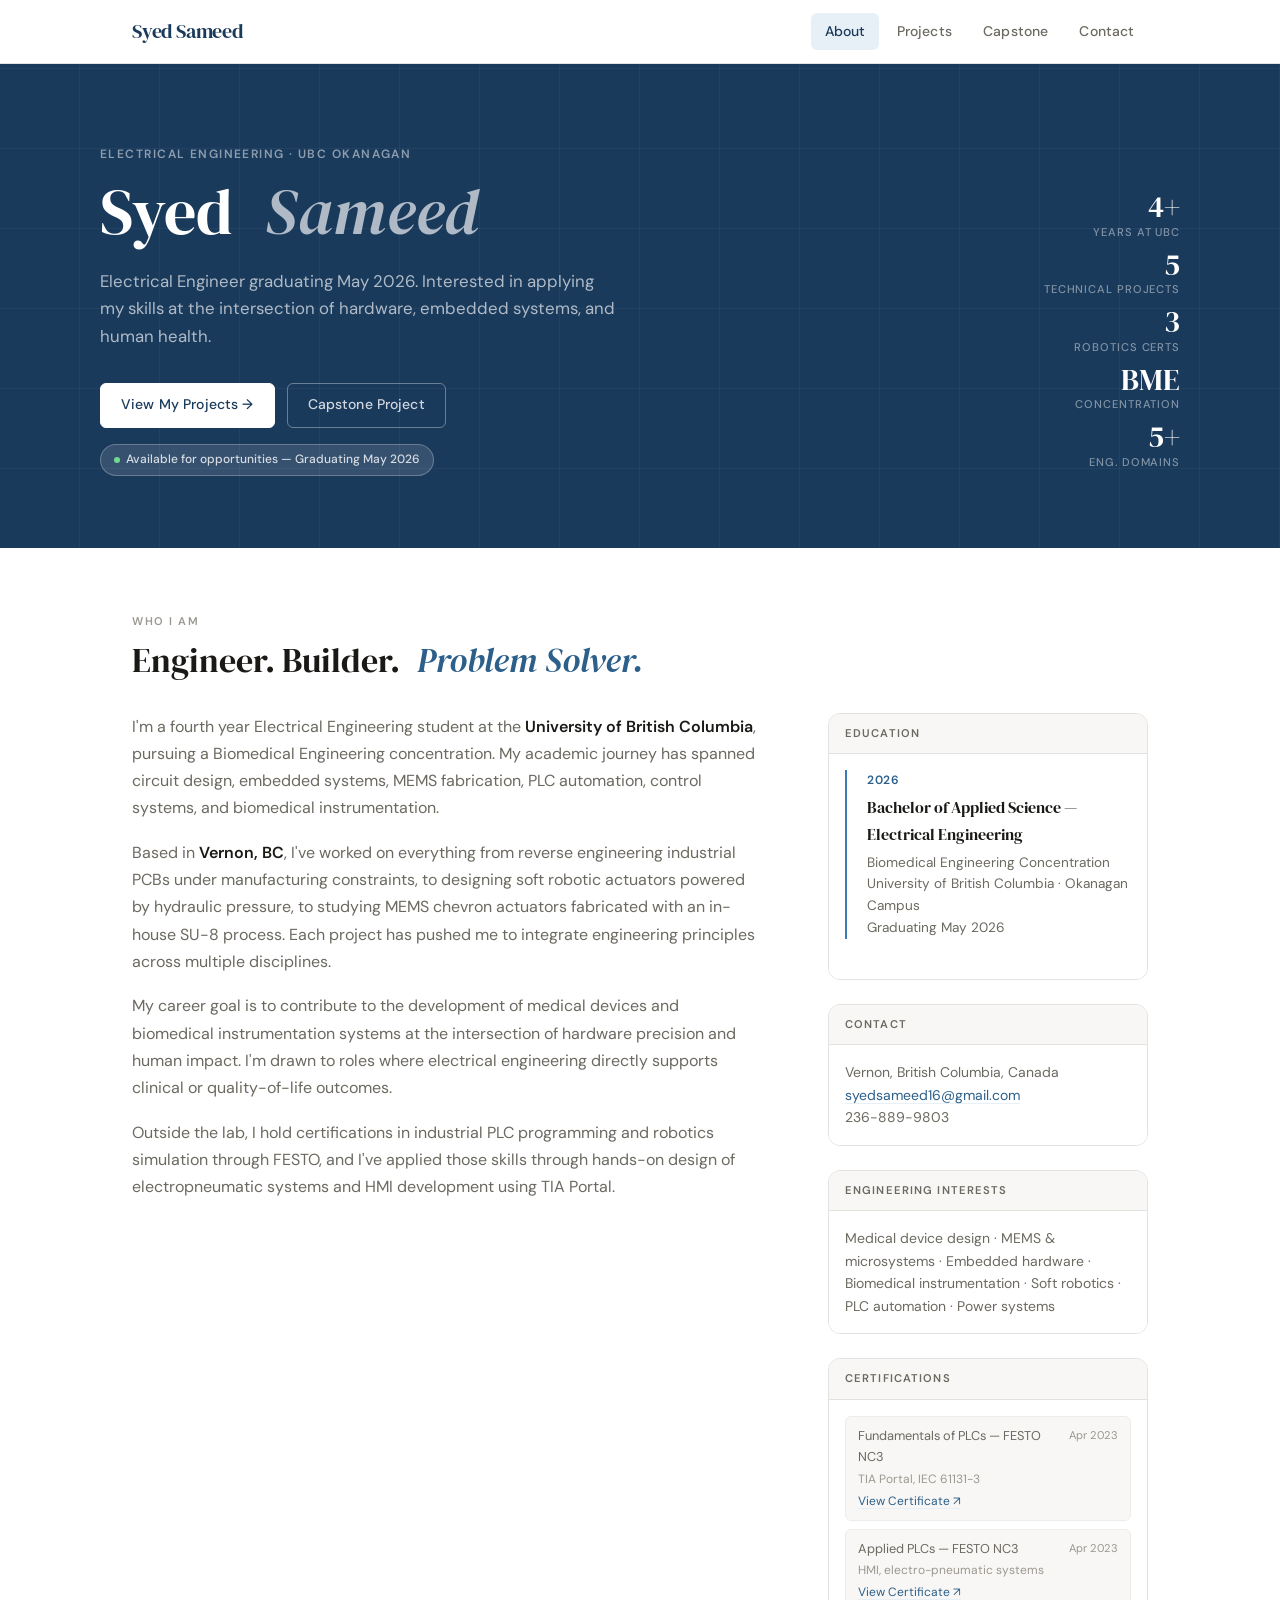
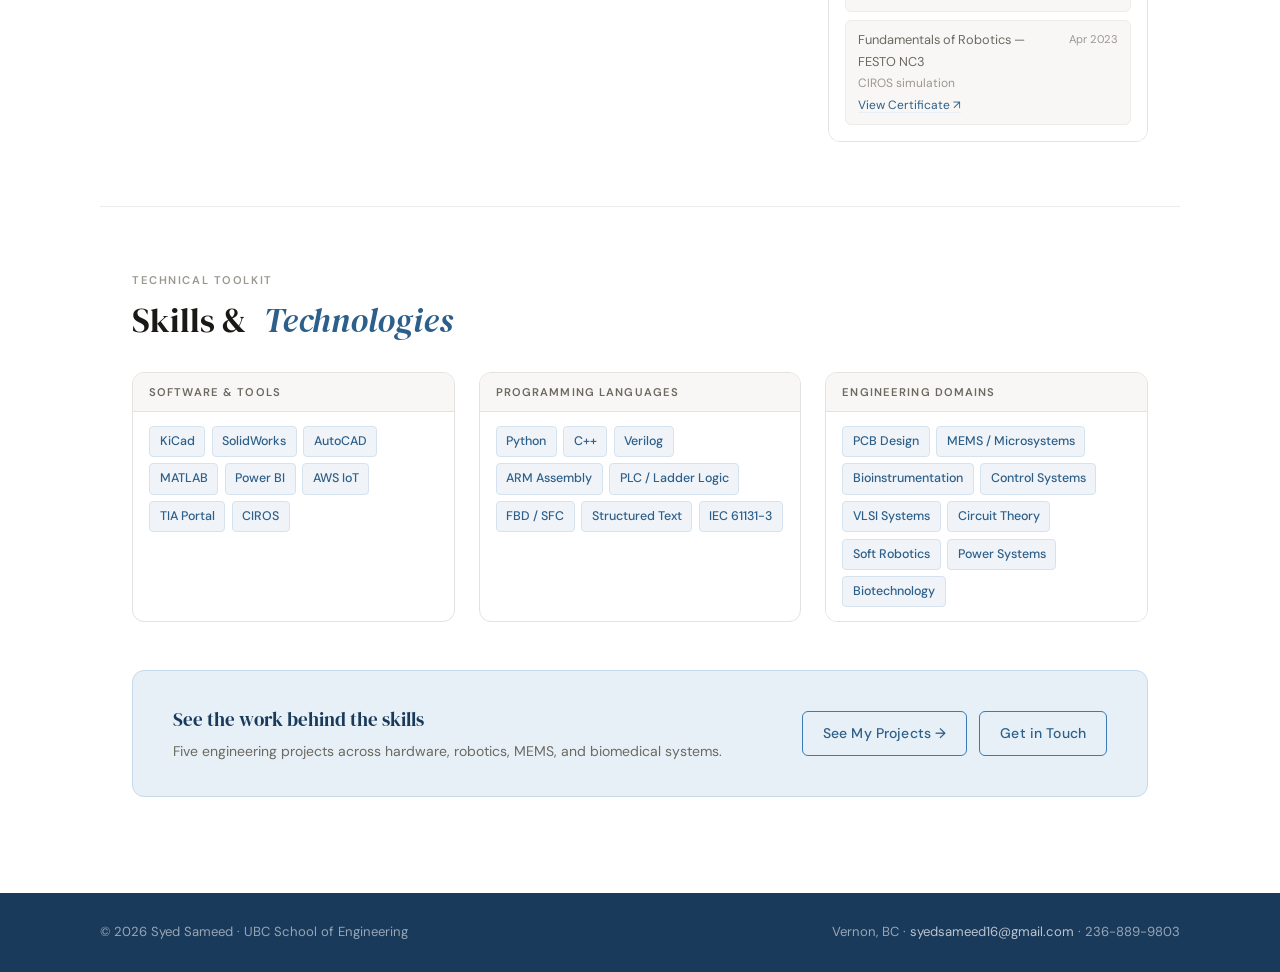
==== commit f879d43d: "Add files via upload" ====
--- a/index.html
+++ b/index.html
@@ -1,365 +1,218 @@
 <!DOCTYPE html>
 <html lang="en">
 <head>
-  <meta charset="UTF-8"/>
-  <meta name="viewport" content="width=device-width, initial-scale=1.0"/>
+  <meta charset="UTF-8">
+  <meta name="viewport" content="width=device-width, initial-scale=1.0">
   <title>Syed Sameed — Electrical Engineer</title>
-  <link rel="stylesheet" href="style.css"/>
-  <style>
-    /* HERO */
-    .hero {
-      min-height: 100vh;
-      display: grid;
-      grid-template-columns: 1fr 1fr;
-      position: relative;
-      overflow: hidden;
-    }
-    .grid-lines {
-      position: absolute; inset: 0;
-      background-image:
-        linear-gradient(var(--border) 1px, transparent 1px),
-        linear-gradient(90deg, var(--border) 1px, transparent 1px);
-      background-size: 60px 60px;
-      opacity: 0.25;
-      pointer-events: none;
-    }
-    .hero-left {
-      display: flex; flex-direction: column; justify-content: center;
-      padding: 8rem 4rem 4rem 6rem;
-      position: relative; z-index: 2;
-    }
-    .hero-tag {
-      font-family: var(--mono); font-size: 0.7rem;
-      letter-spacing: 0.2em; text-transform: uppercase;
-      color: var(--accent); margin-bottom: 1.5rem;
-      display: flex; align-items: center; gap: 0.75rem;
-      opacity: 0; animation: fadeUp 0.6s 0.1s ease forwards;
-    }
-    .hero-tag::before { content: ''; width: 2rem; height: 1px; background: var(--accent); }
-    .hero-name {
-      font-family: var(--serif);
-      font-size: clamp(3rem, 6vw, 5.5rem);
-      font-weight: 900; line-height: 1.05;
-      margin-bottom: 1.5rem;
-      opacity: 0; animation: fadeUp 0.6s 0.25s ease forwards;
-    }
-    .hero-name em { font-style: italic; color: var(--accent); }
-    .hero-desc {
-      font-size: 1.05rem; color: var(--muted);
-      max-width: 420px; margin-bottom: 2.5rem; line-height: 1.85;
-      opacity: 0; animation: fadeUp 0.6s 0.4s ease forwards;
-    }
-    .hero-cta {
-      display: flex; gap: 1rem; flex-wrap: wrap;
-      opacity: 0; animation: fadeUp 0.6s 0.55s ease forwards;
-    }
-    .hero-right {
-      position: relative; display: flex; align-items: center; justify-content: center;
-      overflow: hidden;
-    }
-    /* Animated circuit-board graphic */
-    .circuit-svg {
-      position: absolute; inset: 0; opacity: 0.06;
-    }
-    .hero-badge-stack {
-      position: relative; z-index: 2;
-      display: flex; flex-direction: column; gap: 1rem; padding: 2rem;
-    }
-    .hero-badge {
-      background: var(--card); border: 1px solid var(--border);
-      padding: 1rem 1.5rem;
-      display: flex; align-items: center; gap: 1rem;
-      opacity: 0; animation: slideLeft 0.5s ease forwards;
-    }
-    .hero-badge:nth-child(1) { animation-delay: 0.5s; }
-    .hero-badge:nth-child(2) { animation-delay: 0.65s; }
-    .hero-badge:nth-child(3) { animation-delay: 0.8s; }
-    .hero-badge:nth-child(4) { animation-delay: 0.95s; }
-    .badge-icon {
-      width: 38px; height: 38px;
-      background: rgba(200,169,110,0.1);
-      border: 1px solid rgba(200,169,110,0.3);
-      display: flex; align-items: center; justify-content: center;
-      flex-shrink: 0; color: var(--accent);
-    }
-    .badge-text { display: flex; flex-direction: column; gap: 0.15rem; }
-    .badge-label { font-family: var(--mono); font-size: 0.62rem; letter-spacing: 0.12em; text-transform: uppercase; color: var(--muted); }
-    .badge-value { font-size: 0.88rem; color: var(--text); }
-    @keyframes slideLeft { from { opacity: 0; transform: translateX(30px); } to { opacity: 1; transform: translateX(0); } }
-
-    /* STATS */
-    .stats-bar {
-      background: var(--surface);
-      border-top: 1px solid var(--border); border-bottom: 1px solid var(--border);
-      display: grid; grid-template-columns: repeat(5, 1fr);
-    }
-    .stat-item {
-      padding: 2rem; border-right: 1px solid var(--border);
-      display: flex; flex-direction: column; gap: 0.3rem;
-    }
-    .stat-item:last-child { border-right: none; }
-    .stat-num { font-family: var(--serif); font-size: 2.2rem; font-weight: 700; color: var(--accent); line-height: 1; }
-    .stat-label { font-family: var(--mono); font-size: 0.62rem; letter-spacing: 0.15em; text-transform: uppercase; color: var(--muted); }
-
-    /* ABOUT */
-    .about-section { padding: 6rem 6rem; }
-    .section-title { font-family: var(--serif); font-size: clamp(2rem, 3.5vw, 3rem); font-weight: 700; line-height: 1.15; margin-bottom: 3rem; }
-    .about-grid { display: grid; grid-template-columns: 1.3fr 1fr; gap: 5rem; align-items: start; }
-    .about-text p { color: var(--muted); font-size: 0.97rem; line-height: 1.9; margin-bottom: 1.2rem; }
-    .about-text p strong { color: var(--text); font-weight: 500; }
-    .info-card { background: var(--card); border: 1px solid var(--border); padding: 1.5rem; margin-bottom: 1rem; }
-    .info-card h4 { font-family: var(--mono); font-size: 0.62rem; letter-spacing: 0.15em; text-transform: uppercase; color: var(--accent); margin-bottom: 0.8rem; }
-    .info-card p { font-size: 0.88rem; color: var(--muted); line-height: 1.7; }
-    .info-card a { color: var(--accent); text-decoration: none; }
-
-    /* SKILLS */
-    .skills-section { background: var(--surface); padding: 6rem 6rem; }
-    .skills-grid { display: grid; grid-template-columns: repeat(3, 1fr); gap: 1.5rem; }
-    .skill-group { background: var(--card); border: 1px solid var(--border); padding: 2rem; transition: border-color 0.2s; }
-    .skill-group:hover { border-color: var(--accent); }
-    .skill-group h4 { font-family: var(--mono); font-size: 0.62rem; letter-spacing: 0.15em; text-transform: uppercase; color: var(--accent); margin-bottom: 1.2rem; padding-bottom: 0.75rem; border-bottom: 1px solid var(--border); }
-    .skill-tags { display: flex; flex-wrap: wrap; gap: 0.5rem; }
-    .skill-tag { font-family: var(--mono); font-size: 0.7rem; padding: 0.25rem 0.6rem; background: var(--surface); border: 1px solid var(--border); color: var(--muted); letter-spacing: 0.04em; transition: all 0.2s; }
-    .skill-tag:hover { border-color: var(--accent); color: var(--accent); }
-
-    /* CERTS */
-    .cert-list { display: flex; flex-direction: column; gap: 0.75rem; margin-top: 0.75rem; }
-    .cert-item { display: flex; align-items: center; gap: 1rem; padding: 1rem 1.25rem; background: var(--card); border: 1px solid var(--border); font-size: 0.85rem; }
-    .cert-dot { width: 6px; height: 6px; background: var(--accent); border-radius: 50%; flex-shrink: 0; }
-    .cert-name { color: var(--text); flex: 1; }
-    .cert-sub { font-size: 0.75rem; color: var(--muted); display: block; margin-top: 0.15rem; }
-    .cert-date { font-family: var(--mono); font-size: 0.65rem; color: var(--muted); flex-shrink: 0; }
-
-    /* EDUCATION TIMELINE */
-    .edu-block { display: flex; gap: 2rem; align-items: flex-start; padding: 2rem; background: var(--card); border: 1px solid var(--border); }
-    .edu-year { font-family: var(--serif); font-size: 1.8rem; font-weight: 900; color: var(--accent); line-height: 1; flex-shrink: 0; min-width: 80px; }
-    .edu-info h3 { font-family: var(--serif); font-size: 1.1rem; font-weight: 700; margin-bottom: 0.3rem; }
-    .edu-info p { font-size: 0.85rem; color: var(--muted); }
-
-    @keyframes fadeUp { from { opacity: 0; transform: translateY(20px); } to { opacity: 1; transform: translateY(0); } }
-
-    @media (max-width: 900px) {
-      .hero { grid-template-columns: 1fr; }
-      .hero-left { padding: 7rem 2rem 3rem; }
-      .hero-right { display: none; }
-      .stats-bar { grid-template-columns: repeat(3, 1fr); }
-      .about-section { padding: 4rem 2rem; }
-      .about-grid { grid-template-columns: 1fr; gap: 2.5rem; }
-      .skills-section { padding: 4rem 2rem; }
-      .skills-grid { grid-template-columns: 1fr; }
-    }
-  </style>
+  <link rel="stylesheet" href="style.css">
 </head>
 <body>
 
-<nav>
-  <a href="index.html" class="nav-logo">Syed Sameed</a>
-  <ul class="nav-links">
-    <li><a href="index.html" class="active">About</a></li>
-    <li><a href="projects.html">Projects</a></li>
-    <li><a href="capstone.html">Capstone</a></li>
-    <li><a href="contact.html">Contact</a></li>
-  </ul>
-</nav>
-
-<!-- HERO -->
-<section class="hero">
-  <div class="grid-lines"></div>
-  <div class="hero-left">
-    <div class="hero-tag">Electrical Engineering · UBC Okanagan</div>
-    <h1 class="hero-name">Syed<br/><em>Sameed</em></h1>
-    <p class="hero-desc">
-      Electrical Engineer graduating May 2026. 
-      Interested in applying my skills at the intersection of hardware, embedded systems, 
-      and human health.
-    </p>
-    <div class="hero-cta">
-      <a href="projects.html" class="btn btn-primary">View My Projects →</a>
-      <a href="capstone.html" class="btn btn-ghost">Capstone Project</a>
+  <nav>
+    <div class="nav-inner">
+      <a href="index.html" class="nav-logo">Syed Sameed</a>
+      <ul class="nav-links">
+        <li><a href="index.html" class="active">About</a></li>
+        <li><a href="projects.html">Projects</a></li>
+        <li><a href="capstone.html">Capstone</a></li>
+        <li><a href="contact.html">Contact</a></li>
+      </ul>
+    </div>
+  </nav>
+
+  <!-- ── Hero ── -->
+  <div class="index-hero">
+    <div class="index-hero-inner">
+      <div>
+        <div class="index-hero-eyebrow">Electrical Engineering · UBC Okanagan</div>
+        <h1>Syed&ensp;<em>Sameed</em></h1>
+        <p class="index-hero-desc">
+          Electrical Engineer graduating May 2026. Interested in applying my skills
+          at the intersection of hardware, embedded systems, and human health.
+        </p>
+        <div class="index-hero-actions">
+          <a href="projects.html" class="btn btn-primary">View My Projects →</a>
+          <a href="capstone.html" class="btn btn-ghost">Capstone Project</a>
+        </div>
+        <div class="availability-pill">Available for opportunities — Graduating May 2026</div>
+      </div>
+      <div class="index-hero-stats">
+        <div class="hero-stat">
+          <div class="hero-stat-num">4+</div>
+          <div class="hero-stat-label">Years at UBC</div>
+        </div>
+        <div class="hero-stat">
+          <div class="hero-stat-num">5</div>
+          <div class="hero-stat-label">Technical Projects</div>
+        </div>
+        <div class="hero-stat">
+          <div class="hero-stat-num">3</div>
+          <div class="hero-stat-label">Robotics Certs</div>
+        </div>
+        <div class="hero-stat">
+          <div class="hero-stat-num">BME</div>
+          <div class="hero-stat-label">Concentration</div>
+        </div>
+        <div class="hero-stat">
+          <div class="hero-stat-num">5+</div>
+          <div class="hero-stat-label">Eng. Domains</div>
+        </div>
+      </div>
     </div>
   </div>
-  <div class="hero-right">
-    <!-- Circuit-board background SVG -->
-    <svg class="circuit-svg" viewBox="0 0 500 600" xmlns="http://www.w3.org/2000/svg">
-      <path d="M50 100 H200 V200 H350 V300 H450" stroke="#c8a96e" stroke-width="1.5" fill="none"/>
-      <path d="M100 150 V350 H250 V450 H400" stroke="#7eb8c9" stroke-width="1" fill="none"/>
-      <path d="M50 300 H150 V400 H300 V500" stroke="#c8a96e" stroke-width="1" fill="none"/>
-      <circle cx="200" cy="200" r="4" fill="#c8a96e"/>
-      <circle cx="350" cy="300" r="4" fill="#c8a96e"/>
-      <circle cx="250" cy="350" r="4" fill="#7eb8c9"/>
-      <circle cx="150" cy="400" r="4" fill="#7eb8c9"/>
-      <rect x="170" y="170" width="60" height="30" rx="2" stroke="#c8a96e" stroke-width="1" fill="none"/>
-      <rect x="320" y="270" width="60" height="30" rx="2" stroke="#c8a96e" stroke-width="1" fill="none"/>
-      <rect x="220" y="320" width="60" height="30" rx="2" stroke="#7eb8c9" stroke-width="1" fill="none"/>
-      <circle cx="450" cy="300" r="8" stroke="#c8a96e" stroke-width="1" fill="none"/>
-      <circle cx="100" cy="150" r="8" stroke="#7eb8c9" stroke-width="1" fill="none"/>
-    </svg>
-
-
-    
+
+  <!-- ── Who I Am ── -->
+  <div class="section">
+    <div class="section-label">Who I Am</div>
+    <h2 class="section-heading">Engineer. Builder.&ensp;<em>Problem Solver.</em></h2>
+    <div class="about-grid">
+      <div class="about-body">
+        <p>
+          I'm a fourth year Electrical Engineering student at the <strong>University of British Columbia</strong>,
+          pursuing a Biomedical Engineering concentration. My academic journey has spanned circuit design,
+          embedded systems, MEMS fabrication, PLC automation, control systems, and biomedical instrumentation.
+        </p>
+        <p>
+          Based in <strong>Vernon, BC</strong>, I've worked on everything from reverse engineering industrial
+          PCBs under manufacturing constraints, to designing soft robotic actuators powered by hydraulic
+          pressure, to studying MEMS chevron actuators fabricated with an in-house SU-8 process. Each project
+          has pushed me to integrate engineering principles across multiple disciplines.
+        </p>
+        <p>
+          My career goal is to contribute to the development of medical devices and biomedical instrumentation
+          systems at the intersection of hardware precision and human impact. I'm drawn to roles where
+          electrical engineering directly supports clinical or quality-of-life outcomes.
+        </p>
+        <p>
+          Outside the lab, I hold certifications in industrial PLC programming and robotics simulation
+          through FESTO, and I've applied those skills through hands-on design of electropneumatic systems
+          and HMI development using TIA Portal.
+        </p>
+      </div>
+      <div class="about-sidebar">
+
+        <!-- Education -->
+        <div class="info-card">
+          <div class="info-card-header"><h3>Education</h3></div>
+          <div class="info-card-body">
+            <div class="edu-block">
+              <div class="edu-year">2026</div>
+              <h3>Bachelor of Applied Science — Electrical Engineering</h3>
+              <p>Biomedical Engineering Concentration<br>University of British Columbia · Okanagan Campus<br>Graduating May 2026</p>
+            </div>
+          </div>
+        </div>
+
+        <!-- Contact -->
+        <div class="info-card">
+          <div class="info-card-header"><h3>Contact</h3></div>
+          <div class="info-card-body">
+            <address>
+              Vernon, British Columbia, Canada<br>
+              <a href="mailto:syedsameed16@gmail.com">syedsameed16@gmail.com</a><br>
+              236-889-9803
+            </address>
+          </div>
+        </div>
+
+        <!-- Interests -->
+        <div class="info-card">
+          <div class="info-card-header"><h3>Engineering Interests</h3></div>
+          <div class="info-card-body">
+            <p>Medical device design · MEMS &amp; microsystems · Embedded hardware · Biomedical instrumentation · Soft robotics · PLC automation · Power systems</p>
+          </div>
+        </div>
+
+        <!-- Certifications -->
+        <div class="info-card">
+          <div class="info-card-header"><h3>Certifications</h3></div>
+          <div class="info-card-body">
+            <ul class="cert-list">
+              <li>
+                <div>Fundamentals of PLCs — FESTO NC3<br><span style="font-size:0.75rem;color:var(--text-light)">TIA Portal, IEC 61131-3</span><br><a href="fundamentals-of-plcs.pdf">View Certificate ↗</a></div>
+                <span class="cert-date">Apr 2023</span>
+              </li>
+              <li>
+                <div>Applied PLCs — FESTO NC3<br><span style="font-size:0.75rem;color:var(--text-light)">HMI, electro-pneumatic systems</span><br><a href="applied-plcs.pdf">View Certificate ↗</a></div>
+                <span class="cert-date">Apr 2023</span>
+              </li>
+              <li>
+                <div>Fundamentals of Robotics — FESTO NC3<br><span style="font-size:0.75rem;color:var(--text-light)">CIROS simulation</span><br><a href="fundamentals-of-robotics.pdf">View Certificate ↗</a></div>
+                <span class="cert-date">Apr 2023</span>
+              </li>
+            </ul>
+          </div>
+        </div>
+
+      </div>
+    </div>
   </div>
-</section>
-
-<!-- STATS -->
-<div class="stats-bar">
-  <div class="stat-item"><div class="stat-num">4+</div><div class="stat-label">Years at UBC</div></div>
-  <div class="stat-item"><div class="stat-num">5</div><div class="stat-label">Technical Projects</div></div>
-  <div class="stat-item"><div class="stat-num">3</div><div class="stat-label">Robotics Certifications</div></div>
-  <div class="stat-item"><div class="stat-num">BME</div><div class="stat-label">Concentration</div></div>
-  <div class="stat-item"><div class="stat-num">5+</div><div class="stat-label">Engineering Domains</div></div>
-</div>
-
-<!-- ABOUT -->
-<section class="about-section">
-  <div class="section-tag">Who I Am</div>
-  <h2 class="section-title">Engineer. Builder.<br/>Problem Solver.</h2>
-  <div class="about-grid">
-    <div class="about-text">
-      <p>
-        I'm a fourth year Electrical Engineering student at the 
-        <strong>University of British Columbia </strong>, pursuing a 
-        Biomedical Engineering concentration. My academic journey has spanned over circuit design, 
-        embedded systems, MEMS fabrication, PLC automation, control systems, and biomedical 
-        instrumentation, and more.
-      </p>
-      <p>
-        Based in <strong>Vernon, BC</strong>, I've worked on everything from reverse engineering 
-        industrial PCBs under manufacturing constraints, to designing soft robotic actuators 
-        powered by hydraulic pressure, to studying MEMS 
-        chevron actuators fabricated with an in house SU8 process. Each project has pushed 
-        me to integrate engineering principles across multiple disciplines.
-      </p>
-      <p>
-        My career goal is to contribute to the development of medical devices and 
-        biomedical instrumentation systems at the intersection of hardware precision 
-        and human impact. I'm drawn to roles where electrical engineering directly supports 
-        clinical or quality-of-life outcomes.
-      </p>
-      <p>
-        Outside the lab, I hold certifications in industrial PLC programming and robotics 
-        simulation through FESTO, and I've applied those skills through hands on design 
-        of electropneumatic systems and HMI development using TIA Portal.
-      </p>
-      <!-- Education -->
-      <div style="margin-top:2.5rem;">
-        <div class="section-tag" style="margin-bottom:1rem;">Education</div>
-        <div class="edu-block">
-          <div class="edu-year">2026</div>
-          <div class="edu-info">
-            <h3>Bachelor of Applied Science — Electrical Engineering</h3>
-            <p>Biomedical Engineering Concentration<br/>
-            University of British Columbia · Okanagan Campus<br/>
-            <span style="color:var(--accent);font-size:0.82rem;">Graduating May 2026</span></p>
-          </div>
-        </div>
-      </div>
-    </div>
-    <div>
-      <div class="info-card">
-        <h4>Location</h4>
-        <p>Vernon, British Columbia, Canada</p>
-      </div>
-      <div class="info-card">
-        <h4>Contact</h4>
-        <p><a href="mailto:syedsameed16@gmail.com">syedsameed16@gmail.com</a><br/>
-        <span style="color:var(--muted)">236-889-9803</span></p>
-      </div>
-      <div class="info-card">
-        <h4>Engineering Interests</h4>
-        <p>Medical device design · MEMS & microsystems · Embedded hardware · Biomedical instrumentation · Soft robotics · PLC automation · Power systems</p>
-      </div>
-      <div class="info-card">
-        <h4>Certifications</h4>
-        <div class="cert-list">
-          <div class="cert-item">
-  <div class="cert-dot"></div>
-  <div style="flex:1">
-    <span class="cert-name">Fundamentals of PLCs</span>
-    <span class="cert-sub">FESTO NC3 — TIA Portal, IEC 61131-3</span>
-    <a href="certs/fundamentals-of-plcs.pdf" target="_blank" style="font-family:var(--mono);font-size:0.65rem;color:var(--accent);text-decoration:none;margin-top:0.3rem;display:inline-block;letter-spacing:0.05em;">View Certificate ↗</a>
+
+  <!-- ── Skills ── -->
+  <div class="section">
+    <div class="section-label">Technical Toolkit</div>
+    <h2 class="section-heading">Skills &amp;&ensp;<em>Technologies</em></h2>
+    <div class="skills-grid">
+      <div class="skill-group">
+        <div class="skill-group-header">Software &amp; Tools</div>
+        <div class="tag-cloud">
+          <span class="tag">KiCad</span>
+          <span class="tag">SolidWorks</span>
+          <span class="tag">AutoCAD</span>
+          <span class="tag">MATLAB</span>
+          <span class="tag">Power BI</span>
+          <span class="tag">AWS IoT</span>
+          <span class="tag">TIA Portal</span>
+          <span class="tag">CIROS</span>
+        </div>
+      </div>
+      <div class="skill-group">
+        <div class="skill-group-header">Programming Languages</div>
+        <div class="tag-cloud">
+          <span class="tag">Python</span>
+          <span class="tag">C++</span>
+          <span class="tag">Verilog</span>
+          <span class="tag">ARM Assembly</span>
+          <span class="tag">PLC / Ladder Logic</span>
+          <span class="tag">FBD / SFC</span>
+          <span class="tag">Structured Text</span>
+          <span class="tag">IEC 61131-3</span>
+        </div>
+      </div>
+      <div class="skill-group">
+        <div class="skill-group-header">Engineering Domains</div>
+        <div class="tag-cloud">
+          <span class="tag">PCB Design</span>
+          <span class="tag">MEMS / Microsystems</span>
+          <span class="tag">Bioinstrumentation</span>
+          <span class="tag">Control Systems</span>
+          <span class="tag">VLSI Systems</span>
+          <span class="tag">Circuit Theory</span>
+          <span class="tag">Soft Robotics</span>
+          <span class="tag">Power Systems</span>
+          <span class="tag">Biotechnology</span>
+        </div>
+      </div>
+    </div>
+
+    <div class="cta-banner">
+      <div>
+        <h3>See the work behind the skills</h3>
+        <p>Five engineering projects across hardware, robotics, MEMS, and biomedical systems.</p>
+      </div>
+      <div class="cta-actions">
+        <a href="projects.html" class="btn btn-outline">See My Projects →</a>
+        <a href="contact.html" class="btn btn-outline">Get in Touch</a>
+      </div>
+    </div>
   </div>
-  <span class="cert-date">Apr 2023</span>
-</div>
-<div class="cert-item">
-  <div class="cert-dot"></div>
-  <div style="flex:1">
-    <span class="cert-name">Applied PLCs</span>
-    <span class="cert-sub">FESTO NC3 — HMI, electro-pneumatic systems</span>
-    <a href="certs/applied-plcs.pdf" target="_blank" style="font-family:var(--mono);font-size:0.65rem;color:var(--accent);text-decoration:none;margin-top:0.3rem;display:inline-block;letter-spacing:0.05em;">View Certificate ↗</a>
-  </div>
-  <span class="cert-date">Apr 2023</span>
-</div>
-<div class="cert-item">
-  <div class="cert-dot"></div>
-  <div style="flex:1">
-    <span class="cert-name">Fundamentals of Robotics</span>
-    <span class="cert-sub">FESTO NC3 — CIROS simulation</span>
-    <a href="certs/fundamentals-of-robotics.pdf" target="_blank" style="font-family:var(--mono);font-size:0.65rem;color:var(--accent);text-decoration:none;margin-top:0.3rem;display:inline-block;letter-spacing:0.05em;">View Certificate ↗</a>
-  </div>
-  <span class="cert-date">Apr 2023</span>
-</div>
-        </div>
-      </div>
-    </div>
-  </div>
-</section>
-
-<!-- SKILLS -->
-<section class="skills-section">
-  <div class="section-tag">Technical Toolkit</div>
-  <h2 class="section-title">Skills &amp; Technologies</h2>
-  <div class="skills-grid">
-    <div class="skill-group">
-      <h4>Software &amp; Tools</h4>
-      <div class="skill-tags">
-        <span class="skill-tag">KiCad</span>
-        <span class="skill-tag">SolidWorks</span>
-        <span class="skill-tag">AutoCAD</span>
-        <span class="skill-tag">MATLAB</span>
-        <span class="skill-tag">Power BI</span>
-        <span class="skill-tag">AWS IoT</span>
-        <span class="skill-tag">TIA Portal</span>
-        <span class="skill-tag">CIROS</span>
-      </div>
-    </div>
-    <div class="skill-group">
-      <h4>Programming Languages</h4>
-      <div class="skill-tags">
-        <span class="skill-tag">Python</span>
-        <span class="skill-tag">C++</span>
-        <span class="skill-tag">Verilog</span>
-        <span class="skill-tag">ARM Assembly</span>
-        <span class="skill-tag">PLC / Ladder Logic</span>
-        <span class="skill-tag">FBD / SFC</span>
-        <span class="skill-tag">Structured Text</span>
-        <span class="skill-tag">IEC 61131-3</span>
-      </div>
-    </div>
-    <div class="skill-group">
-      <h4>Engineering Domains</h4>
-      <div class="skill-tags">
-        <span class="skill-tag">PCB Design</span>
-        <span class="skill-tag">MEMS / Microsystems</span>
-        <span class="skill-tag">Bioinstrumentation</span>
-        <span class="skill-tag">Control Systems</span>
-        <span class="skill-tag">VLSI Systems</span>
-        <span class="skill-tag">Circuit Theory</span>
-        <span class="skill-tag">Soft Robotics</span>
-        <span class="skill-tag">Power Systems</span>
-        <span class="skill-tag">Biotechnology</span>
-      </div>
-    </div>
-  </div>
-  <div style="margin-top:3rem; display:flex; gap:1rem; flex-wrap:wrap;">
-    <a href="projects.html" class="btn btn-primary">See My Projects →</a>
-    <a href="contact.html" class="btn btn-ghost">Get in Touch</a>
-  </div>
-</section>
-
-<footer>
-  <p>© 2026 Syed Sameed · UBC School of Engineering</p>
-  <p>Vernon, BC · syedsameed16@gmail.com · 236-889-9803</p>
-</footer>
+
+  <footer>
+    <div class="footer-inner">
+      <span>© 2026 Syed Sameed · UBC School of Engineering</span>
+      <span>Vernon, BC · <a href="mailto:syedsameed16@gmail.com">syedsameed16@gmail.com</a> · 236-889-9803</span>
+    </div>
+  </footer>
 
 </body>
 </html>
--- a/style.css
+++ b/style.css
@@ -1,106 +1,1255 @@
-/* ============================================
-   SYED SAMEED — SHARED STYLESHEET
-   ============================================ */
-
-@import url('https://fonts.googleapis.com/css2?family=Playfair+Display:ital,wght@0,400;0,700;0,900;1,400;1,700&family=DM+Mono:wght@300;400;500&family=DM+Sans:wght@300;400;500&display=swap');
-
+/* ============================================================
+   Syed Sameed — Portfolio Stylesheet
+   Theme: Clean White · Refined Professional · Subtle Accents
+   ============================================================ */
+
+@import url('https://fonts.googleapis.com/css2?family=DM+Sans:ital,wght@0,300;0,400;0,500;0,600;1,400&family=DM+Serif+Display:ital@0;1&display=swap');
+
+/* ── Variables ──────────────────────────────────────────── */
 :root {
-  --bg: #0a0a0a;
-  --surface: #111111;
-  --card: #161616;
-  --border: #2a2a2a;
-  --accent: #c8a96e;
-  --accent2: #7eb8c9;
-  --green: #6eb87e;
-  --red: #b86e6e;
-  --text: #e8e4dc;
-  --muted: #888;
-  --serif: 'Playfair Display', Georgia, serif;
-  --mono: 'DM Mono', monospace;
-  --sans: 'DM Sans', sans-serif;
-}
-
+  --white:        #ffffff;
+  --off-white:    #f8f7f5;
+  --border:       #e4e2de;
+  --border-light: #eeece9;
+  --text-primary: #1a1916;
+  --text-muted:   #6b6960;
+  --text-light:   #9b9890;
+  --accent:       #1a3a5c;          /* deep navy */
+  --accent-mid:   #2c5f8a;
+  --accent-soft:  #e8f0f7;          /* very light blue tint */
+  --accent-line:  #3a7ab8;          /* for borders / underlines */
+  --tag-bg:       #f0f4f8;
+  --tag-text:     #2c5f8a;
+  --serif:        'DM Serif Display', Georgia, serif;
+  --sans:         'DM Sans', system-ui, sans-serif;
+  --nav-h:        64px;
+  --max-w:        1080px;
+  --radius:       6px;
+  --radius-lg:    12px;
+  --transition:   0.2s ease;
+}
+
+/* ── Reset & Base ───────────────────────────────────────── */
 *, *::before, *::after { box-sizing: border-box; margin: 0; padding: 0; }
+
 html { scroll-behavior: smooth; }
+
 body {
-  background: var(--bg);
-  color: var(--text);
   font-family: var(--sans);
-  font-weight: 300;
+  font-size: 16px;
   line-height: 1.7;
-  overflow-x: hidden;
-}
-
-/* NAV */
+  color: var(--text-primary);
+  background: var(--white);
+  -webkit-font-smoothing: antialiased;
+}
+
+a { color: inherit; text-decoration: none; }
+a:hover { color: var(--accent-mid); }
+
+img { max-width: 100%; display: block; border-radius: var(--radius); }
+
+/* ── Nav ────────────────────────────────────────────────── */
 nav {
-  position: fixed; top: 0; left: 0; right: 0; z-index: 100;
-  display: flex; align-items: center; justify-content: space-between;
-  padding: 1.2rem 3rem;
-  background: rgba(10,10,10,0.88);
-  backdrop-filter: blur(14px);
+  position: sticky;
+  top: 0;
+  z-index: 100;
+  height: var(--nav-h);
+  background: rgba(255,255,255,0.97);
+  backdrop-filter: blur(8px);
   border-bottom: 1px solid var(--border);
-}
+  display: flex;
+  align-items: center;
+}
+
+.nav-inner {
+  max-width: var(--max-w);
+  margin: 0 auto;
+  padding: 0 2rem;
+  width: 100%;
+  display: flex;
+  align-items: center;
+  justify-content: space-between;
+}
+
 .nav-logo {
-  font-family: var(--mono);
-  font-size: 0.85rem;
+  font-family: var(--serif);
+  font-size: 1.25rem;
   color: var(--accent);
-  letter-spacing: 0.18em;
+  letter-spacing: -0.01em;
+}
+
+.nav-links {
+  list-style: none;
+  display: flex;
+  gap: 0.25rem;
+}
+
+.nav-links a {
+  display: block;
+  padding: 0.4rem 0.85rem;
+  font-size: 0.875rem;
+  font-weight: 500;
+  color: var(--text-muted);
+  border-radius: var(--radius);
+  letter-spacing: 0.01em;
+  transition: color var(--transition), background var(--transition);
+}
+
+.nav-links a:hover,
+.nav-links a.active {
+  color: var(--accent);
+  background: var(--accent-soft);
+}
+
+/* ── Page Hero Band ─────────────────────────────────────── */
+/* Fills the dead space at the top of every page */
+.page-hero {
+  background: var(--accent);
+  color: white;
+  padding: 3.5rem 2rem 3rem;
+  position: relative;
+  overflow: hidden;
+}
+
+.page-hero::before {
+  content: '';
+  position: absolute;
+  inset: 0;
+  background:
+    repeating-linear-gradient(
+      90deg,
+      transparent,
+      transparent 79px,
+      rgba(255,255,255,0.04) 79px,
+      rgba(255,255,255,0.04) 80px
+    ),
+    repeating-linear-gradient(
+      0deg,
+      transparent,
+      transparent 79px,
+      rgba(255,255,255,0.04) 79px,
+      rgba(255,255,255,0.04) 80px
+    );
+  pointer-events: none;
+}
+
+.page-hero-inner {
+  max-width: var(--max-w);
+  margin: 0 auto;
+  position: relative;
+}
+
+.page-hero-eyebrow {
+  font-size: 0.75rem;
+  font-weight: 600;
+  letter-spacing: 0.12em;
   text-transform: uppercase;
-  text-decoration: none;
-}
-.nav-links { display: flex; gap: 0; list-style: none; }
-.nav-links a {
-  font-family: var(--mono);
-  font-size: 0.72rem;
+  color: rgba(255,255,255,0.55);
+  margin-bottom: 0.6rem;
+}
+
+.page-hero h1 {
+  font-family: var(--serif);
+  font-size: clamp(2rem, 4vw, 2.9rem);
+  font-weight: 400;
+  line-height: 1.15;
+  color: white;
+  margin-bottom: 0.75rem;
+}
+
+.page-hero h1 em {
+  font-style: italic;
+  color: rgba(255,255,255,0.75);
+}
+
+.page-hero-sub {
+  font-size: 1rem;
+  color: rgba(255,255,255,0.65);
+  max-width: 580px;
+  line-height: 1.6;
+}
+
+/* ── Index Hero (homepage) ──────────────────────────────── */
+.index-hero {
+  background: var(--accent);
+  padding: 5rem 2rem 4.5rem;
+  position: relative;
+  overflow: hidden;
+}
+
+.index-hero::before {
+  content: '';
+  position: absolute;
+  inset: 0;
+  background:
+    repeating-linear-gradient(
+      90deg,
+      transparent,
+      transparent 79px,
+      rgba(255,255,255,0.04) 79px,
+      rgba(255,255,255,0.04) 80px
+    ),
+    repeating-linear-gradient(
+      0deg,
+      transparent,
+      transparent 79px,
+      rgba(255,255,255,0.04) 79px,
+      rgba(255,255,255,0.04) 80px
+    );
+  pointer-events: none;
+}
+
+.index-hero-inner {
+  max-width: var(--max-w);
+  margin: 0 auto;
+  position: relative;
+  display: grid;
+  grid-template-columns: 1fr auto;
+  align-items: end;
+  gap: 2rem;
+}
+
+.index-hero-eyebrow {
+  font-size: 0.75rem;
+  font-weight: 600;
+  letter-spacing: 0.12em;
+  text-transform: uppercase;
+  color: rgba(255,255,255,0.5);
+  margin-bottom: 0.8rem;
+}
+
+.index-hero h1 {
+  font-family: var(--serif);
+  font-size: clamp(2.5rem, 6vw, 4rem);
+  font-weight: 400;
+  line-height: 1.1;
+  color: white;
+  margin-bottom: 1.25rem;
+}
+
+.index-hero h1 em {
+  font-style: italic;
+  color: rgba(255,255,255,0.65);
+}
+
+.index-hero-desc {
+  font-size: 1.05rem;
+  color: rgba(255,255,255,0.65);
+  max-width: 520px;
+  line-height: 1.65;
+  margin-bottom: 2rem;
+}
+
+.index-hero-actions {
+  display: flex;
+  gap: 0.75rem;
+  flex-wrap: wrap;
+}
+
+/* Stats column on right of hero */
+.index-hero-stats {
+  display: flex;
+  flex-direction: column;
+  gap: 0.5rem;
+  align-items: flex-end;
+  padding-bottom: 0.25rem;
+}
+
+.hero-stat {
+  text-align: right;
+}
+
+.hero-stat-num {
+  font-family: var(--serif);
+  font-size: 1.9rem;
+  font-weight: 400;
+  color: white;
+  line-height: 1;
+}
+
+.hero-stat-label {
+  font-size: 0.7rem;
+  font-weight: 500;
+  letter-spacing: 0.08em;
+  text-transform: uppercase;
+  color: rgba(255,255,255,0.45);
+}
+
+/* ── Buttons ────────────────────────────────────────────── */
+.btn {
+  display: inline-flex;
+  align-items: center;
+  gap: 0.35rem;
+  padding: 0.6rem 1.25rem;
+  font-family: var(--sans);
+  font-size: 0.875rem;
+  font-weight: 500;
+  border-radius: var(--radius);
+  cursor: pointer;
+  transition: all var(--transition);
+  letter-spacing: 0.01em;
+  border: 1px solid transparent;
+}
+
+.btn-primary {
+  background: white;
+  color: var(--accent);
+  border-color: white;
+}
+
+.btn-primary:hover {
+  background: var(--off-white);
+  color: var(--accent);
+}
+
+.btn-ghost {
+  background: transparent;
+  color: rgba(255,255,255,0.8);
+  border-color: rgba(255,255,255,0.35);
+}
+
+.btn-ghost:hover {
+  background: rgba(255,255,255,0.1);
+  color: white;
+  border-color: rgba(255,255,255,0.6);
+}
+
+.btn-outline {
+  background: transparent;
+  color: var(--accent-mid);
+  border-color: var(--accent-line);
+}
+
+.btn-outline:hover {
+  background: var(--accent-soft);
+}
+
+/* ── Layout Containers ──────────────────────────────────── */
+.container {
+  max-width: var(--max-w);
+  margin: 0 auto;
+  padding: 0 2rem;
+}
+
+.section {
+  padding: 4rem 2rem;
+  max-width: var(--max-w);
+  margin: 0 auto;
+}
+
+.section + .section {
+  border-top: 1px solid var(--border-light);
+}
+
+/* ── Section Labels ─────────────────────────────────────── */
+.section-label {
+  font-size: 0.7rem;
+  font-weight: 600;
+  letter-spacing: 0.14em;
+  text-transform: uppercase;
+  color: var(--text-light);
+  margin-bottom: 0.6rem;
+}
+
+.section-heading {
+  font-family: var(--serif);
+  font-size: clamp(1.6rem, 3vw, 2.1rem);
+  font-weight: 400;
+  line-height: 1.2;
+  color: var(--text-primary);
+  margin-bottom: 2rem;
+}
+
+.section-heading em {
+  font-style: italic;
+  color: var(--accent-mid);
+}
+
+/* ── Stats Bar (index page) ─────────────────────────────── */
+.stats-bar {
+  background: var(--off-white);
+  border-bottom: 1px solid var(--border);
+  padding: 1.5rem 2rem;
+}
+
+.stats-bar-inner {
+  max-width: var(--max-w);
+  margin: 0 auto;
+  display: flex;
+  gap: 3rem;
+  flex-wrap: wrap;
+}
+
+.stat-item {
+  display: flex;
+  align-items: baseline;
+  gap: 0.5rem;
+}
+
+.stat-num {
+  font-family: var(--serif);
+  font-size: 1.5rem;
+  color: var(--accent);
+  line-height: 1;
+}
+
+.stat-label {
+  font-size: 0.8rem;
+  color: var(--text-muted);
+  font-weight: 500;
+}
+
+/* ── About Grid ─────────────────────────────────────────── */
+.about-grid {
+  display: grid;
+  grid-template-columns: 1fr 320px;
+  gap: 4rem;
+  align-items: start;
+}
+
+.about-body p {
+  color: var(--text-muted);
+  margin-bottom: 1.1rem;
+}
+
+.about-body p strong { color: var(--text-primary); font-weight: 600; }
+
+.about-sidebar {
+  display: flex;
+  flex-direction: column;
+  gap: 1.5rem;
+}
+
+/* ── Info Card ──────────────────────────────────────────── */
+.info-card {
+  border: 1px solid var(--border);
+  border-radius: var(--radius-lg);
+  overflow: hidden;
+}
+
+.info-card-header {
+  background: var(--off-white);
+  border-bottom: 1px solid var(--border);
+  padding: 0.65rem 1rem;
+}
+
+.info-card-header h3 {
+  font-size: 0.7rem;
+  font-weight: 600;
   letter-spacing: 0.1em;
   text-transform: uppercase;
-  color: var(--muted);
-  text-decoration: none;
-  padding: 0.5rem 1.1rem;
-  border: 1px solid transparent;
-  transition: all 0.2s;
-}
-.nav-links a:hover { color: var(--accent); }
-.nav-links a.active {
+  color: var(--text-muted);
+}
+
+.info-card-body {
+  padding: 1rem;
+  background: var(--white);
+}
+
+.info-card-body p,
+.info-card-body address {
+  font-style: normal;
+  font-size: 0.875rem;
+  color: var(--text-muted);
+  line-height: 1.6;
+}
+
+.info-card-body a {
+  color: var(--accent-mid);
+  text-decoration: underline;
+  text-decoration-color: var(--accent-soft);
+  text-underline-offset: 3px;
+}
+
+/* ── Education Block ────────────────────────────────────── */
+.edu-block {
+  border-left: 2px solid var(--accent-line);
+  padding-left: 1.25rem;
+  margin-bottom: 1.5rem;
+}
+
+.edu-year {
+  font-size: 0.75rem;
+  font-weight: 600;
+  color: var(--accent-mid);
+  letter-spacing: 0.06em;
+  margin-bottom: 0.2rem;
+}
+
+.edu-block h3 {
+  font-family: var(--serif);
+  font-size: 1rem;
+  font-weight: 400;
+  color: var(--text-primary);
+  margin-bottom: 0.2rem;
+}
+
+.edu-block p {
+  font-size: 0.85rem;
+  color: var(--text-muted);
+}
+
+/* ── Certs ──────────────────────────────────────────────── */
+.cert-list {
+  list-style: none;
+  display: flex;
+  flex-direction: column;
+  gap: 0.5rem;
+}
+
+.cert-list li {
+  font-size: 0.8rem;
+  color: var(--text-muted);
+  padding: 0.5rem 0.75rem;
+  background: var(--off-white);
+  border-radius: var(--radius);
+  border: 1px solid var(--border-light);
+  display: flex;
+  justify-content: space-between;
+  align-items: flex-start;
+  gap: 0.5rem;
+}
+
+.cert-list li .cert-date {
+  font-size: 0.7rem;
+  color: var(--text-light);
+  white-space: nowrap;
+  flex-shrink: 0;
+  margin-top: 1px;
+}
+
+.cert-list a {
+  color: var(--accent-mid);
+  font-size: 0.75rem;
+}
+
+/* ── Skills Grid ────────────────────────────────────────── */
+.skills-grid {
+  display: grid;
+  grid-template-columns: repeat(auto-fit, minmax(260px, 1fr));
+  gap: 1.5rem;
+}
+
+.skill-group {
+  border: 1px solid var(--border);
+  border-radius: var(--radius-lg);
+  overflow: hidden;
+}
+
+.skill-group-header {
+  background: var(--off-white);
+  border-bottom: 1px solid var(--border);
+  padding: 0.6rem 1rem;
+  font-size: 0.7rem;
+  font-weight: 600;
+  letter-spacing: 0.1em;
+  text-transform: uppercase;
+  color: var(--text-muted);
+}
+
+.tag-cloud {
+  padding: 0.85rem 1rem;
+  display: flex;
+  flex-wrap: wrap;
+  gap: 0.4rem;
+  background: var(--white);
+}
+
+.tag {
+  display: inline-block;
+  padding: 0.25rem 0.6rem;
+  font-size: 0.78rem;
+  font-weight: 500;
+  background: var(--tag-bg);
+  color: var(--tag-text);
+  border-radius: 4px;
+  border: 1px solid #d5e3f0;
+  white-space: nowrap;
+}
+
+/* ── Projects Page ──────────────────────────────────────── */
+.filter-bar {
+  display: flex;
+  gap: 0.4rem;
+  flex-wrap: wrap;
+  margin-bottom: 2.5rem;
+}
+
+.filter-btn {
+  padding: 0.35rem 0.85rem;
+  font-size: 0.8rem;
+  font-weight: 500;
+  border: 1px solid var(--border);
+  border-radius: 20px;
+  background: var(--white);
+  color: var(--text-muted);
+  cursor: pointer;
+  transition: all var(--transition);
+}
+
+.filter-btn:hover,
+.filter-btn.active {
+  background: var(--accent);
+  color: white;
+  border-color: var(--accent);
+}
+
+.projects-list {
+  display: flex;
+  flex-direction: column;
+  gap: 0;
+}
+
+/* Project card */
+.project-card {
+  border: 1px solid var(--border);
+  border-radius: var(--radius-lg);
+  overflow: hidden;
+  margin-bottom: 1.5rem;
+  transition: box-shadow var(--transition);
+}
+
+.project-card:hover {
+  box-shadow: 0 4px 20px rgba(26,58,92,0.08);
+}
+
+.project-card-header {
+  display: flex;
+  align-items: center;
+  gap: 1rem;
+  padding: 1rem 1.5rem;
+  background: var(--off-white);
+  border-bottom: 1px solid var(--border);
+}
+
+.project-num {
+  font-family: var(--serif);
+  font-size: 1.4rem;
+  font-weight: 400;
+  color: var(--text-light);
+  flex-shrink: 0;
+  min-width: 2rem;
+}
+
+.project-meta {
+  flex: 1;
+}
+
+.project-course {
+  font-size: 0.72rem;
+  font-weight: 600;
+  letter-spacing: 0.1em;
+  text-transform: uppercase;
+  color: var(--text-light);
+}
+
+.project-type-badge {
+  display: inline-block;
+  padding: 0.15rem 0.55rem;
+  font-size: 0.7rem;
+  font-weight: 600;
+  letter-spacing: 0.05em;
+  background: var(--accent-soft);
+  color: var(--accent-mid);
+  border-radius: 4px;
+  margin-left: 0.5rem;
+}
+
+.project-tags-inline {
+  display: flex;
+  gap: 0.35rem;
+  flex-wrap: wrap;
+}
+
+.project-card-body {
+  padding: 1.5rem;
+  background: var(--white);
+}
+
+.project-card-body h2 {
+  font-family: var(--serif);
+  font-size: 1.3rem;
+  font-weight: 400;
+  color: var(--text-primary);
+  margin-bottom: 0.75rem;
+}
+
+.project-card-body p {
+  font-size: 0.9rem;
+  color: var(--text-muted);
+  margin-bottom: 1rem;
+  line-height: 1.65;
+}
+
+.project-highlights {
+  list-style: none;
+  margin-bottom: 1rem;
+}
+
+.project-highlights li {
+  font-size: 0.85rem;
+  color: var(--text-muted);
+  padding: 0.4rem 0;
+  border-bottom: 1px solid var(--border-light);
+  padding-left: 1rem;
+  position: relative;
+  line-height: 1.55;
+}
+
+.project-highlights li::before {
+  content: '—';
+  position: absolute;
+  left: 0;
+  color: var(--text-light);
+  font-size: 0.75rem;
+}
+
+.project-highlights li strong { color: var(--text-primary); font-weight: 600; }
+
+.project-badges {
+  display: flex;
+  gap: 0.5rem;
+  flex-wrap: wrap;
+  margin-bottom: 1rem;
+}
+
+.badge {
+  display: inline-flex;
+  align-items: center;
+  gap: 0.3rem;
+  padding: 0.2rem 0.6rem;
+  font-size: 0.72rem;
+  font-weight: 600;
+  letter-spacing: 0.04em;
+  border-radius: 4px;
+}
+
+.badge-success {
+  background: #eaf4ee;
+  color: #276744;
+  border: 1px solid #c2dfc9;
+}
+
+.badge-neutral {
+  background: var(--off-white);
+  color: var(--text-muted);
+  border: 1px solid var(--border);
+}
+
+.project-images {
+  display: flex;
+  gap: 0.75rem;
+  margin-top: 1.25rem;
+  flex-wrap: wrap;
+}
+
+.project-images img {
+  width: calc(33.333% - 0.5rem);
+  min-width: 120px;
+  aspect-ratio: 4/3;
+  object-fit: cover;
+  border: 1px solid var(--border);
+}
+
+/* ── CTA Banner ─────────────────────────────────────────── */
+.cta-banner {
+  background: var(--accent-soft);
+  border: 1px solid #c5d9ed;
+  border-radius: var(--radius-lg);
+  padding: 2rem 2.5rem;
+  display: flex;
+  align-items: center;
+  justify-content: space-between;
+  gap: 2rem;
+  flex-wrap: wrap;
+  margin: 3rem 0 2rem;
+}
+
+.cta-banner h3 {
+  font-family: var(--serif);
+  font-size: 1.2rem;
+  font-weight: 400;
   color: var(--accent);
-  border-color: var(--border);
-  background: var(--card);
-}
-
-/* SHARED COMPONENTS */
-.section-tag {
-  font-family: var(--mono);
+  margin-bottom: 0.3rem;
+}
+
+.cta-banner p {
+  font-size: 0.875rem;
+  color: var(--text-muted);
+}
+
+.cta-actions {
+  display: flex;
+  gap: 0.75rem;
+  flex-shrink: 0;
+}
+
+/* ── Contact Page ───────────────────────────────────────── */
+.contact-grid {
+  display: grid;
+  grid-template-columns: 1fr 1fr;
+  gap: 1.25rem;
+  margin-bottom: 3rem;
+}
+
+.contact-card {
+  border: 1px solid var(--border);
+  border-radius: var(--radius-lg);
+  padding: 1.25rem 1.5rem;
+  background: var(--white);
+  transition: box-shadow var(--transition);
+}
+
+.contact-card:hover { box-shadow: 0 2px 12px rgba(26,58,92,0.07); }
+
+.contact-card-label {
+  font-size: 0.7rem;
+  font-weight: 600;
+  letter-spacing: 0.1em;
+  text-transform: uppercase;
+  color: var(--text-light);
+  margin-bottom: 0.3rem;
+}
+
+.contact-card-value {
+  font-size: 0.95rem;
+  font-weight: 500;
+  color: var(--accent-mid);
+}
+
+.contact-card-value a {
+  color: inherit;
+  text-decoration: underline;
+  text-decoration-color: #c5d9ed;
+  text-underline-offset: 3px;
+}
+
+.contact-card-sub {
+  font-size: 0.8rem;
+  color: var(--text-muted);
+  margin-top: 0.2rem;
+}
+
+.interests-grid {
+  display: grid;
+  grid-template-columns: repeat(auto-fit, minmax(220px, 1fr));
+  gap: 1.25rem;
+  margin-top: 2rem;
+}
+
+.interest-card {
+  border: 1px solid var(--border);
+  border-radius: var(--radius-lg);
+  padding: 1.5rem;
+  background: var(--white);
+  transition: box-shadow var(--transition);
+}
+
+.interest-card:hover { box-shadow: 0 2px 12px rgba(26,58,92,0.07); }
+
+.interest-num {
+  font-family: var(--serif);
+  font-size: 1.6rem;
+  font-weight: 400;
+  color: var(--border);
+  margin-bottom: 0.75rem;
+  line-height: 1;
+}
+
+.interest-card h3 {
+  font-size: 0.95rem;
+  font-weight: 600;
+  color: var(--text-primary);
+  margin-bottom: 0.5rem;
+}
+
+.interest-card p {
+  font-size: 0.83rem;
+  color: var(--text-muted);
+  margin-bottom: 0.75rem;
+  line-height: 1.55;
+}
+
+/* ── Capstone Page ──────────────────────────────────────── */
+.capstone-breadcrumb {
+  font-size: 0.8rem;
+  color: rgba(255,255,255,0.5);
+  margin-bottom: 0.6rem;
+}
+
+.capstone-breadcrumb a {
+  color: rgba(255,255,255,0.55);
+  text-decoration: underline;
+  text-underline-offset: 3px;
+  text-decoration-color: rgba(255,255,255,0.25);
+}
+
+.capstone-meta-row {
+  display: flex;
+  flex-wrap: wrap;
+  gap: 1.5rem;
+  margin-top: 1.5rem;
+}
+
+.capstone-meta-item {
+  display: flex;
+  flex-direction: column;
+  gap: 0.15rem;
+}
+
+.capstone-meta-label {
   font-size: 0.65rem;
-  letter-spacing: 0.2em;
+  font-weight: 600;
+  letter-spacing: 0.1em;
   text-transform: uppercase;
+  color: rgba(255,255,255,0.4);
+}
+
+.capstone-meta-value {
+  font-size: 0.85rem;
+  color: rgba(255,255,255,0.85);
+}
+
+.capstone-nav {
+  background: var(--off-white);
+  border-bottom: 1px solid var(--border);
+  padding: 0 2rem;
+}
+
+.capstone-nav-inner {
+  max-width: var(--max-w);
+  margin: 0 auto;
+  display: flex;
+  gap: 0;
+  overflow-x: auto;
+}
+
+.capstone-nav-inner a {
+  display: block;
+  padding: 0.9rem 1rem;
+  font-size: 0.8rem;
+  font-weight: 500;
+  color: var(--text-muted);
+  border-bottom: 2px solid transparent;
+  white-space: nowrap;
+  transition: color var(--transition), border-color var(--transition);
+}
+
+.capstone-nav-inner a:hover {
   color: var(--accent);
+  border-bottom-color: var(--accent-line);
+}
+
+.architecture-diagram {
+  background: var(--off-white);
+  border: 1px solid var(--border);
+  border-radius: var(--radius-lg);
+  padding: 1.5rem;
+  margin: 1.5rem 0;
+  font-family: var(--sans);
+  font-size: 0.85rem;
+  color: var(--text-muted);
+  line-height: 1.6;
+  white-space: pre-line;
+}
+
+.timeline {
+  display: flex;
+  flex-direction: column;
+  gap: 0;
+  margin: 1.5rem 0;
+}
+
+.timeline-item {
+  display: grid;
+  grid-template-columns: 24px 1fr;
+  gap: 1rem;
+  padding-bottom: 1.5rem;
+  position: relative;
+}
+
+.timeline-item:last-child { padding-bottom: 0; }
+
+.timeline-dot {
+  width: 12px;
+  height: 12px;
+  border-radius: 50%;
+  background: var(--white);
+  border: 2px solid var(--border);
+  margin-top: 5px;
+  flex-shrink: 0;
+  position: relative;
+  z-index: 1;
+}
+
+.timeline-dot.done {
+  background: var(--accent-mid);
+  border-color: var(--accent-mid);
+}
+
+.timeline-item::before {
+  content: '';
+  position: absolute;
+  left: 5px;
+  top: 18px;
+  bottom: 0;
+  width: 1px;
+  background: var(--border);
+}
+
+.timeline-item:last-child::before { display: none; }
+
+.timeline-content h4 {
+  font-size: 0.9rem;
+  font-weight: 600;
+  color: var(--text-primary);
+  margin-bottom: 0.2rem;
+}
+
+.timeline-content p {
+  font-size: 0.83rem;
+  color: var(--text-muted);
+  margin-bottom: 0.3rem;
+}
+
+.timeline-badge {
+  display: inline-block;
+  padding: 0.15rem 0.55rem;
+  font-size: 0.68rem;
+  font-weight: 600;
+  border-radius: 4px;
+}
+
+.timeline-badge.green { background: #eaf4ee; color: #276744; border: 1px solid #c2dfc9; }
+.timeline-badge.amber { background: #fdf3e3; color: #8a5e10; border: 1px solid #f0d4a0; }
+.timeline-badge.red   { background: #fceaea; color: #8a2222; border: 1px solid #f0aaaa; }
+.timeline-badge.blue  { background: var(--accent-soft); color: var(--accent-mid); border: 1px solid #c5d9ed; }
+
+.results-grid {
+  display: grid;
+  grid-template-columns: repeat(auto-fit, minmax(160px, 1fr));
+  gap: 1rem;
+  margin: 1.5rem 0;
+}
+
+.result-card {
+  border: 1px solid var(--border);
+  border-radius: var(--radius-lg);
+  padding: 1rem 1.25rem;
+  background: var(--white);
+}
+
+.result-card.pass { border-left: 3px solid #4caf84; }
+.result-card.fail { border-left: 3px solid #e05252; }
+
+.result-value {
+  font-family: var(--serif);
+  font-size: 1.5rem;
+  font-weight: 400;
+  color: var(--text-primary);
+  line-height: 1;
+  margin-bottom: 0.2rem;
+}
+
+.result-label {
+  font-size: 0.75rem;
+  font-weight: 600;
+  color: var(--text-muted);
+  margin-bottom: 0.2rem;
+}
+
+.result-note {
+  font-size: 0.72rem;
+  color: var(--text-light);
+}
+
+.lessons-two-col {
+  display: grid;
+  grid-template-columns: 1fr 1fr;
+  gap: 1.5rem;
+  margin-top: 1.5rem;
+}
+
+.lessons-col h4 {
+  font-size: 0.75rem;
+  font-weight: 600;
+  letter-spacing: 0.08em;
+  text-transform: uppercase;
+  color: var(--text-light);
   margin-bottom: 0.75rem;
-  display: flex; align-items: center; gap: 0.75rem;
-}
-.section-tag::before { content: ''; width: 1.5rem; height: 1px; background: var(--accent); }
-
-.btn {
-  display: inline-flex; align-items: center; gap: 0.5rem;
-  padding: 0.75rem 1.75rem;
-  font-family: var(--mono); font-size: 0.75rem;
-  letter-spacing: 0.1em; text-transform: uppercase;
-  text-decoration: none; transition: all 0.2s; cursor: pointer; border-radius: 2px;
-}
-.btn-primary { background: var(--accent); color: #000; border: 1px solid var(--accent); }
-.btn-primary:hover { background: #b89458; border-color: #b89458; }
-.btn-ghost { background: transparent; color: var(--text); border: 1px solid var(--border); }
-.btn-ghost:hover { border-color: var(--accent); color: var(--accent); }
-
+}
+
+.lessons-list {
+  list-style: none;
+  display: flex;
+  flex-direction: column;
+  gap: 0.4rem;
+}
+
+.lessons-list li {
+  font-size: 0.85rem;
+  color: var(--text-muted);
+  padding-left: 1.2rem;
+  position: relative;
+  line-height: 1.5;
+}
+
+.lessons-col:first-child .lessons-list li::before { content: '✓'; position: absolute; left: 0; color: #4caf84; font-size: 0.8rem; }
+.lessons-col:last-child  .lessons-list li::before { content: '→'; position: absolute; left: 0; color: var(--accent-line); font-size: 0.8rem; }
+
+.comparison-table-wrap {
+  overflow-x: auto;
+  margin: 1.5rem 0;
+  border: 1px solid var(--border);
+  border-radius: var(--radius-lg);
+}
+
+.comparison-table {
+  width: 100%;
+  border-collapse: collapse;
+  font-size: 0.85rem;
+}
+
+.comparison-table th {
+  background: var(--off-white);
+  padding: 0.7rem 1rem;
+  text-align: left;
+  font-size: 0.72rem;
+  font-weight: 600;
+  letter-spacing: 0.07em;
+  text-transform: uppercase;
+  color: var(--text-muted);
+  border-bottom: 1px solid var(--border);
+}
+
+.comparison-table td {
+  padding: 0.7rem 1rem;
+  color: var(--text-muted);
+  border-bottom: 1px solid var(--border-light);
+  vertical-align: top;
+}
+
+.comparison-table tr:last-child td { border-bottom: none; }
+.comparison-table td:first-child { font-weight: 600; color: var(--text-primary); }
+.comparison-table tr.selected td { background: var(--accent-soft); }
+.comparison-table tr.selected td:first-child { color: var(--accent-mid); }
+
+.poster-img-wrap {
+  border: 1px solid var(--border);
+  border-radius: var(--radius-lg);
+  overflow: hidden;
+  margin: 1.5rem 0;
+}
+
+.poster-img-wrap img { width: 100%; display: block; }
+.poster-img-caption {
+  padding: 0.6rem 1rem;
+  font-size: 0.78rem;
+  color: var(--text-light);
+  background: var(--off-white);
+  border-top: 1px solid var(--border);
+}
+
+.team-chips {
+  display: flex;
+  gap: 0.4rem;
+  flex-wrap: wrap;
+  margin: 0.5rem 0 1rem;
+}
+
+.team-chip {
+  padding: 0.3rem 0.7rem;
+  font-size: 0.78rem;
+  font-weight: 500;
+  background: var(--off-white);
+  border: 1px solid var(--border);
+  border-radius: 20px;
+  color: var(--text-muted);
+}
+
+.exploded-diagram {
+  background: var(--off-white);
+  border: 1px solid var(--border);
+  border-radius: var(--radius-lg);
+  padding: 1.5rem;
+  margin: 1.5rem 0;
+  font-family: var(--sans);
+  font-size: 0.82rem;
+  color: var(--text-muted);
+  white-space: pre-line;
+  line-height: 1.65;
+}
+
+/* ── Footer ─────────────────────────────────────────────── */
 footer {
-  padding: 2rem 6rem;
-  border-top: 1px solid var(--border);
-  display: flex; align-items: center; justify-content: space-between;
-  background: var(--surface);
-}
-footer p { font-family: var(--mono); font-size: 0.7rem; color: var(--muted); letter-spacing: 0.08em; }
-
-@media (max-width: 900px) {
-  nav { padding: 1rem 1.5rem; }
-  .nav-links a { padding: 0.4rem 0.7rem; font-size: 0.65rem; }
-  footer { padding: 2rem; flex-direction: column; gap: 0.75rem; text-align: center; }
-}
+  background: var(--accent);
+  color: rgba(255,255,255,0.55);
+  padding: 1.75rem 2rem;
+  font-size: 0.82rem;
+}
+
+.footer-inner {
+  max-width: var(--max-w);
+  margin: 0 auto;
+  display: flex;
+  align-items: center;
+  justify-content: space-between;
+  gap: 1rem;
+  flex-wrap: wrap;
+}
+
+footer a { color: rgba(255,255,255,0.7); }
+footer a:hover { color: white; }
+
+/* ── Utility ─────────────────────────────────────────────── */
+.text-muted { color: var(--text-muted); }
+.text-light { color: var(--text-light); }
+.mt-1 { margin-top: 0.5rem; }
+.mt-2 { margin-top: 1rem; }
+.mt-3 { margin-top: 1.5rem; }
+.mb-1 { margin-bottom: 0.5rem; }
+.mb-2 { margin-bottom: 1rem; }
+
+.availability-pill {
+  display: inline-flex;
+  align-items: center;
+  gap: 0.4rem;
+  padding: 0.3rem 0.8rem;
+  background: rgba(255,255,255,0.12);
+  border: 1px solid rgba(255,255,255,0.25);
+  border-radius: 20px;
+  font-size: 0.75rem;
+  font-weight: 500;
+  color: rgba(255,255,255,0.8);
+  margin-top: 1rem;
+}
+
+.availability-pill::before {
+  content: '';
+  display: block;
+  width: 6px;
+  height: 6px;
+  border-radius: 50%;
+  background: #6fd98e;
+  flex-shrink: 0;
+}
+
+/* ── Responsive ─────────────────────────────────────────── */
+@media (max-width: 768px) {
+  .index-hero-inner {
+    grid-template-columns: 1fr;
+  }
+  .index-hero-stats {
+    flex-direction: row;
+    align-items: flex-start;
+    flex-wrap: wrap;
+    gap: 1rem;
+  }
+  .hero-stat { text-align: left; }
+  .about-grid { grid-template-columns: 1fr; }
+  .contact-grid { grid-template-columns: 1fr; }
+  .lessons-two-col { grid-template-columns: 1fr; }
+  .nav-links { display: none; }
+  .project-images img { width: calc(50% - 0.375rem); }
+  .cta-banner { flex-direction: column; align-items: flex-start; }
+}
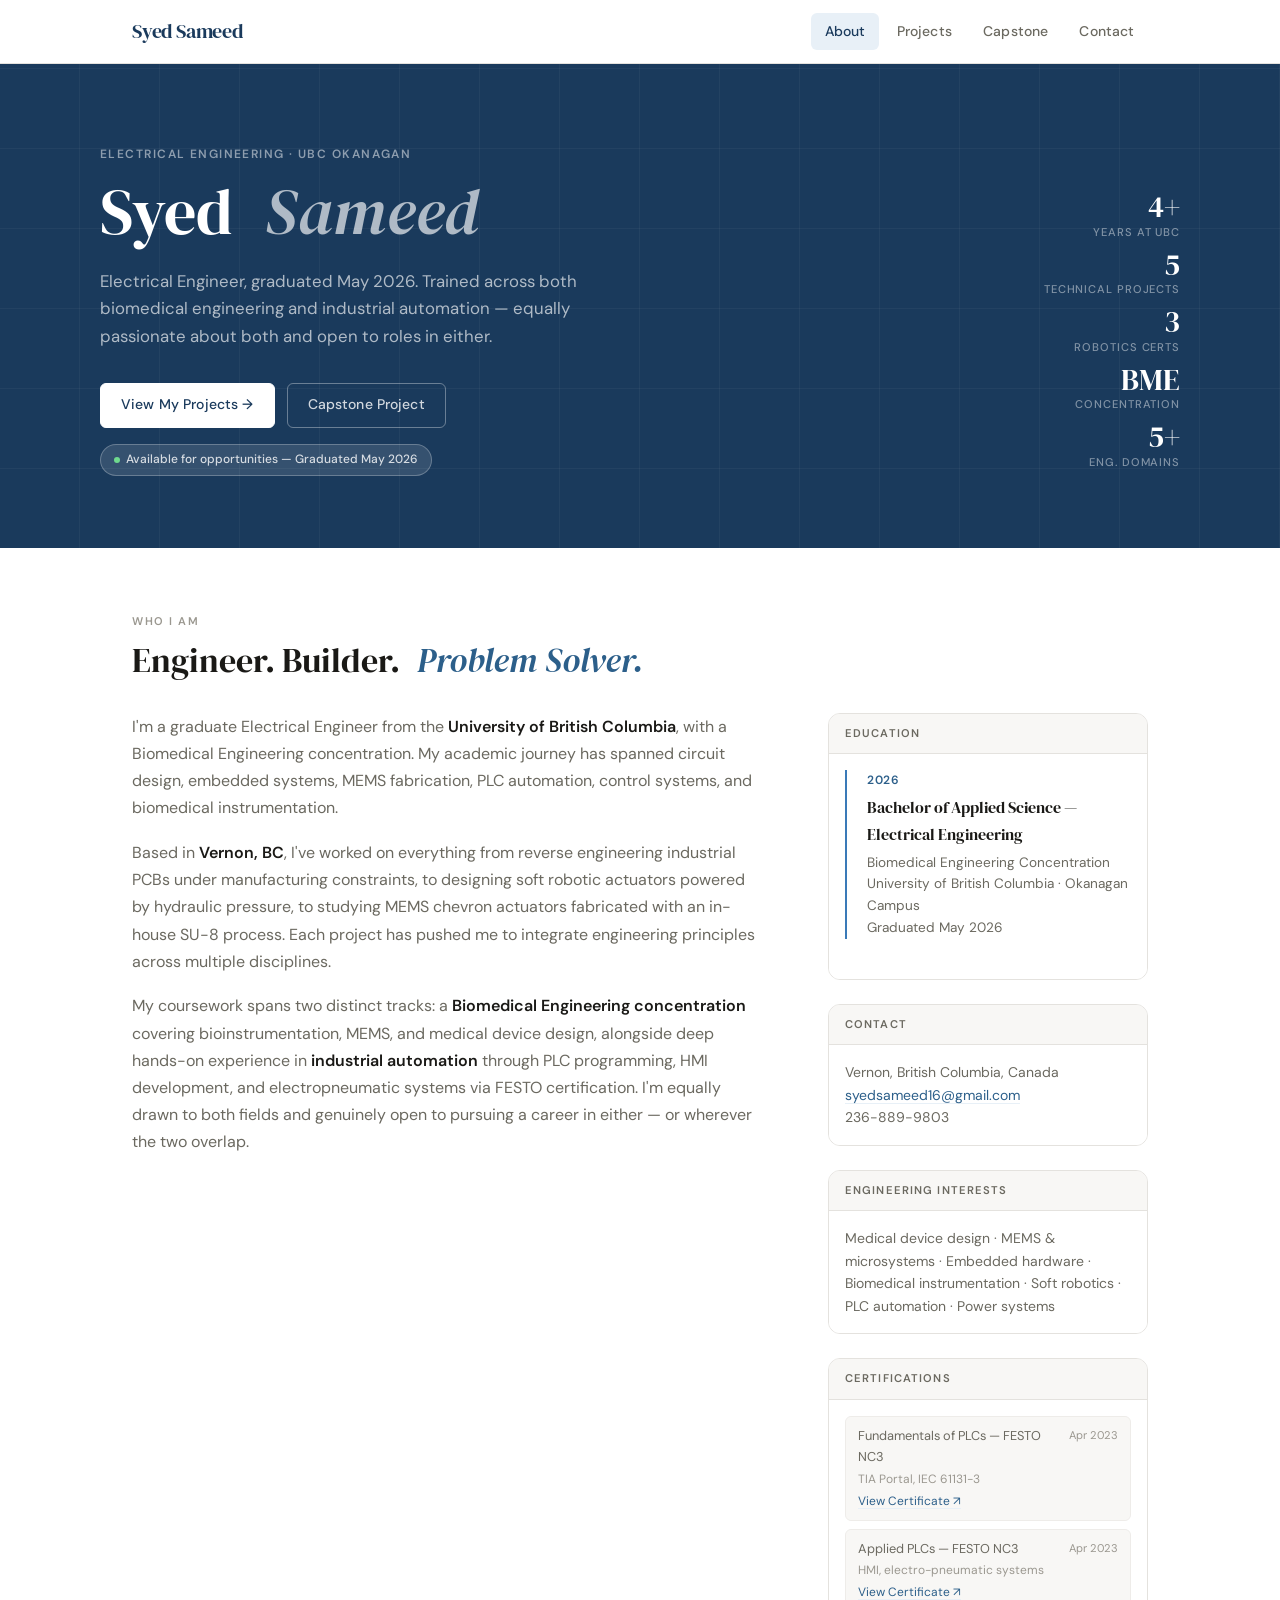
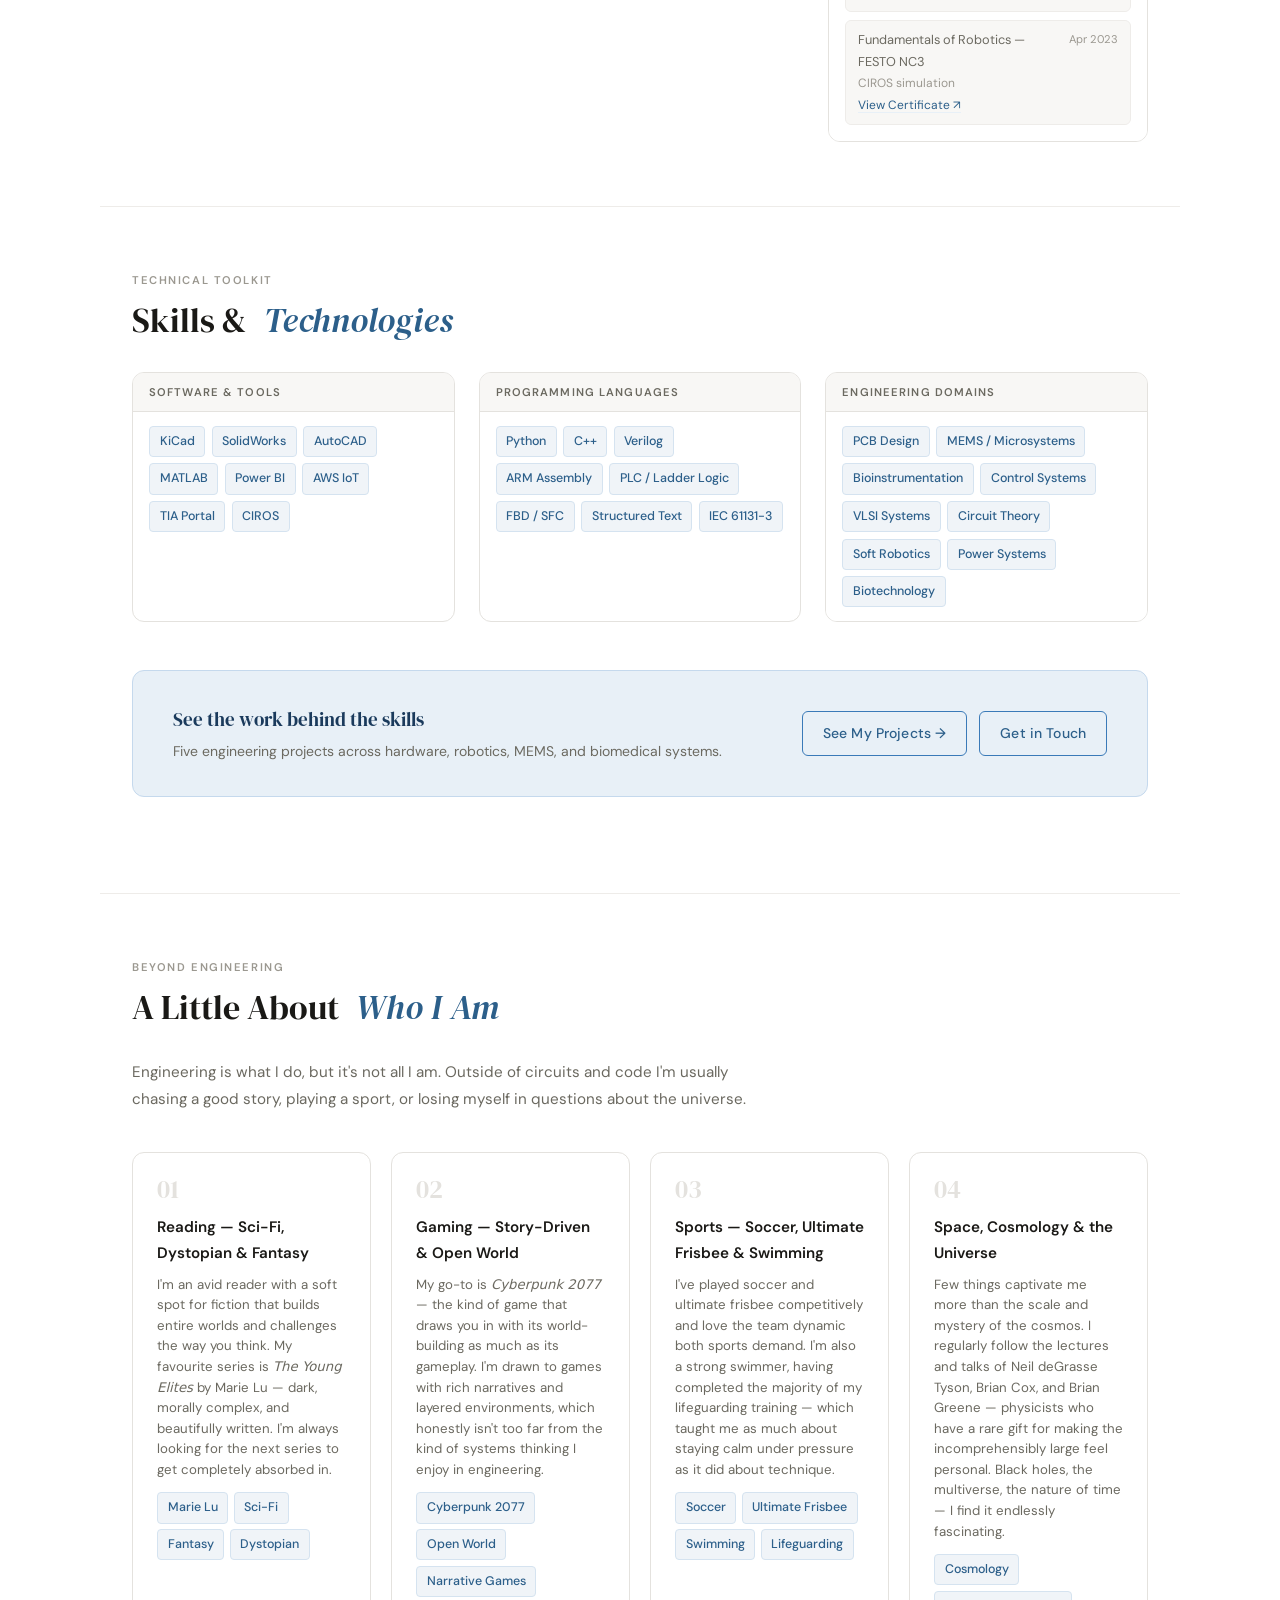
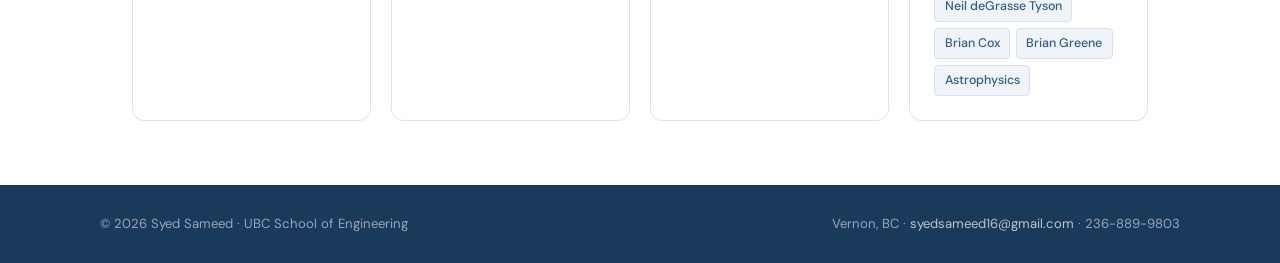
==== commit c5e6c685: "Add files via upload" ====
--- a/index.html
+++ b/index.html
@@ -27,14 +27,14 @@
         <div class="index-hero-eyebrow">Electrical Engineering · UBC Okanagan</div>
         <h1>Syed&ensp;<em>Sameed</em></h1>
         <p class="index-hero-desc">
-          Electrical Engineer graduating May 2026. Interested in applying my skills
-          at the intersection of hardware, embedded systems, and human health.
+          Electrical Engineer, graduated May 2026. Trained across both biomedical engineering
+          and industrial automation — equally passionate about both and open to roles in either.
         </p>
         <div class="index-hero-actions">
           <a href="projects.html" class="btn btn-primary">View My Projects →</a>
           <a href="capstone.html" class="btn btn-ghost">Capstone Project</a>
         </div>
-        <div class="availability-pill">Available for opportunities — Graduating May 2026</div>
+        <div class="availability-pill">Available for opportunities — Graduated May 2026</div>
       </div>
       <div class="index-hero-stats">
         <div class="hero-stat">
@@ -68,8 +68,8 @@
     <div class="about-grid">
       <div class="about-body">
         <p>
-          I'm a fourth year Electrical Engineering student at the <strong>University of British Columbia</strong>,
-          pursuing a Biomedical Engineering concentration. My academic journey has spanned circuit design,
+          I'm a graduate Electrical Engineer from the <strong>University of British Columbia</strong>,
+          with a Biomedical Engineering concentration. My academic journey has spanned circuit design,
           embedded systems, MEMS fabrication, PLC automation, control systems, and biomedical instrumentation.
         </p>
         <p>
@@ -79,14 +79,11 @@
           has pushed me to integrate engineering principles across multiple disciplines.
         </p>
         <p>
-          My career goal is to contribute to the development of medical devices and biomedical instrumentation
-          systems at the intersection of hardware precision and human impact. I'm drawn to roles where
-          electrical engineering directly supports clinical or quality-of-life outcomes.
-        </p>
-        <p>
-          Outside the lab, I hold certifications in industrial PLC programming and robotics simulation
-          through FESTO, and I've applied those skills through hands-on design of electropneumatic systems
-          and HMI development using TIA Portal.
+          My coursework spans two distinct tracks: a <strong>Biomedical Engineering concentration</strong>
+          covering bioinstrumentation, MEMS, and medical device design, alongside deep hands-on experience
+          in <strong>industrial automation</strong> through PLC programming, HMI development, and
+          electropneumatic systems via FESTO certification. I'm equally drawn to both fields and genuinely
+          open to pursuing a career in either — or wherever the two overlap.
         </p>
       </div>
       <div class="about-sidebar">
@@ -98,7 +95,7 @@
             <div class="edu-block">
               <div class="edu-year">2026</div>
               <h3>Bachelor of Applied Science — Electrical Engineering</h3>
-              <p>Biomedical Engineering Concentration<br>University of British Columbia · Okanagan Campus<br>Graduating May 2026</p>
+              <p>Biomedical Engineering Concentration<br>University of British Columbia · Okanagan Campus<br>Graduated May 2026</p>
             </div>
           </div>
         </div>
@@ -207,6 +204,88 @@
     </div>
   </div>
 
+  <!-- ── Beyond Engineering ── -->
+  <div class="section">
+    <div class="section-label">Beyond Engineering</div>
+    <h2 class="section-heading">A Little About&ensp;<em>Who I Am</em></h2>
+    <p style="color:var(--text-muted);max-width:640px;margin-bottom:2.5rem;font-size:0.95rem;line-height:1.75">
+      Engineering is what I do, but it's not all I am. Outside of circuits and code I'm usually
+      chasing a good story, playing a sport, or losing myself in questions about the universe.
+    </p>
+
+    <div class="interests-grid">
+
+      <div class="interest-card">
+        <div class="interest-num">01</div>
+        <h3>Reading — Sci-Fi, Dystopian &amp; Fantasy</h3>
+        <p>
+          I'm an avid reader with a soft spot for fiction that builds entire worlds and challenges
+          the way you think. My favourite series is <em>The Young Elites</em> by Marie Lu —
+          dark, morally complex, and beautifully written. I'm always looking for the next series
+          to get completely absorbed in.
+        </p>
+        <div class="tag-cloud" style="padding:0;gap:0.35rem">
+          <span class="tag">Marie Lu</span>
+          <span class="tag">Sci-Fi</span>
+          <span class="tag">Fantasy</span>
+          <span class="tag">Dystopian</span>
+        </div>
+      </div>
+
+      <div class="interest-card">
+        <div class="interest-num">02</div>
+        <h3>Gaming — Story-Driven &amp; Open World</h3>
+        <p>
+          My go-to is <em>Cyberpunk 2077</em> — the kind of game that draws you in with its
+          world-building as much as its gameplay. I'm drawn to games with rich narratives and
+          layered environments, which honestly isn't too far from the kind of systems thinking
+          I enjoy in engineering.
+        </p>
+        <div class="tag-cloud" style="padding:0;gap:0.35rem">
+          <span class="tag">Cyberpunk 2077</span>
+          <span class="tag">Open World</span>
+          <span class="tag">Narrative Games</span>
+        </div>
+      </div>
+
+      <div class="interest-card">
+        <div class="interest-num">03</div>
+        <h3>Sports — Soccer, Ultimate Frisbee &amp; Swimming</h3>
+        <p>
+          I've played soccer and ultimate frisbee competitively and love the team dynamic both
+          sports demand. I'm also a strong swimmer, having completed the majority of my
+          lifeguarding training — which taught me as much about staying calm under pressure
+          as it did about technique.
+        </p>
+        <div class="tag-cloud" style="padding:0;gap:0.35rem">
+          <span class="tag">Soccer</span>
+          <span class="tag">Ultimate Frisbee</span>
+          <span class="tag">Swimming</span>
+          <span class="tag">Lifeguarding</span>
+        </div>
+      </div>
+
+      <div class="interest-card">
+        <div class="interest-num">04</div>
+        <h3>Space, Cosmology &amp; the Universe</h3>
+        <p>
+          Few things captivate me more than the scale and mystery of the cosmos. I regularly
+          follow the lectures and talks of Neil deGrasse Tyson, Brian Cox, and Brian Greene —
+          physicists who have a rare gift for making the incomprehensibly large feel personal.
+          Black holes, the multiverse, the nature of time — I find it endlessly fascinating.
+        </p>
+        <div class="tag-cloud" style="padding:0;gap:0.35rem">
+          <span class="tag">Cosmology</span>
+          <span class="tag">Neil deGrasse Tyson</span>
+          <span class="tag">Brian Cox</span>
+          <span class="tag">Brian Greene</span>
+          <span class="tag">Astrophysics</span>
+        </div>
+      </div>
+
+    </div>
+  </div>
+
   <footer>
     <div class="footer-inner">
       <span>© 2026 Syed Sameed · UBC School of Engineering</span>
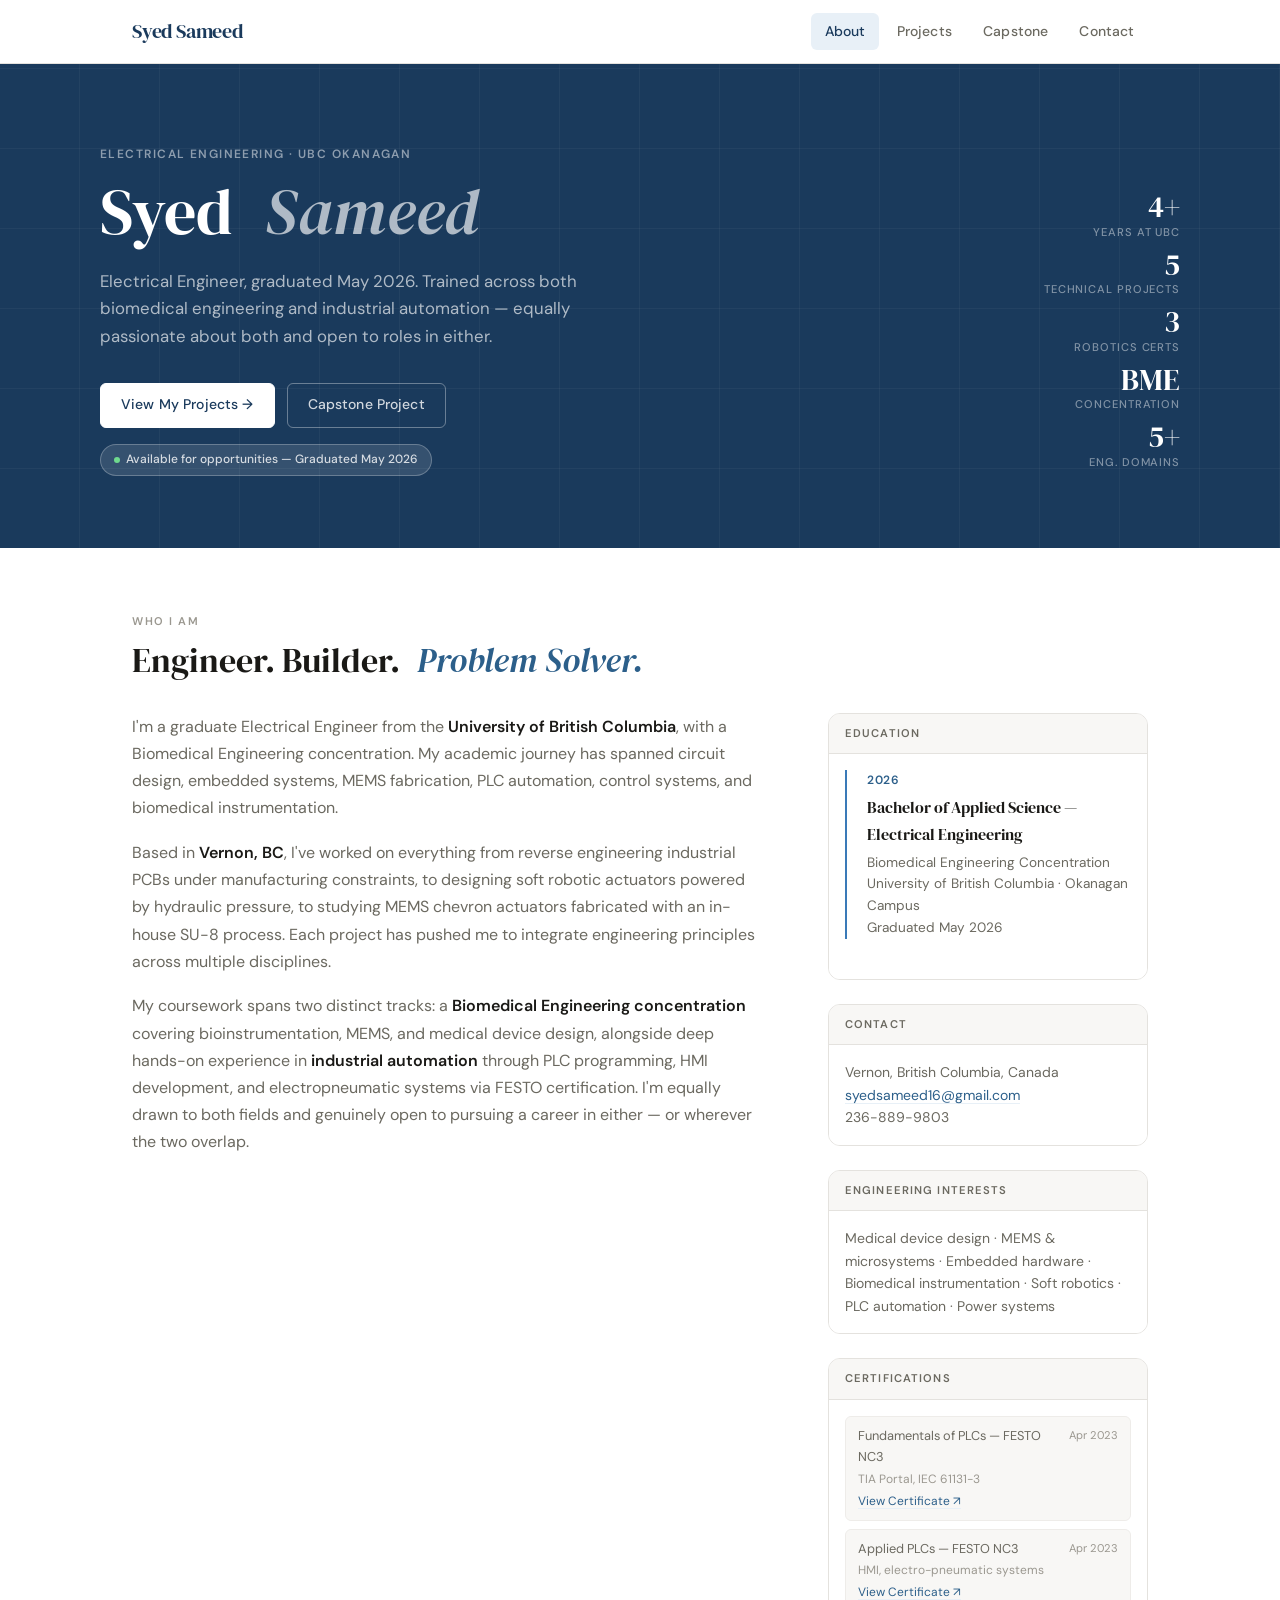
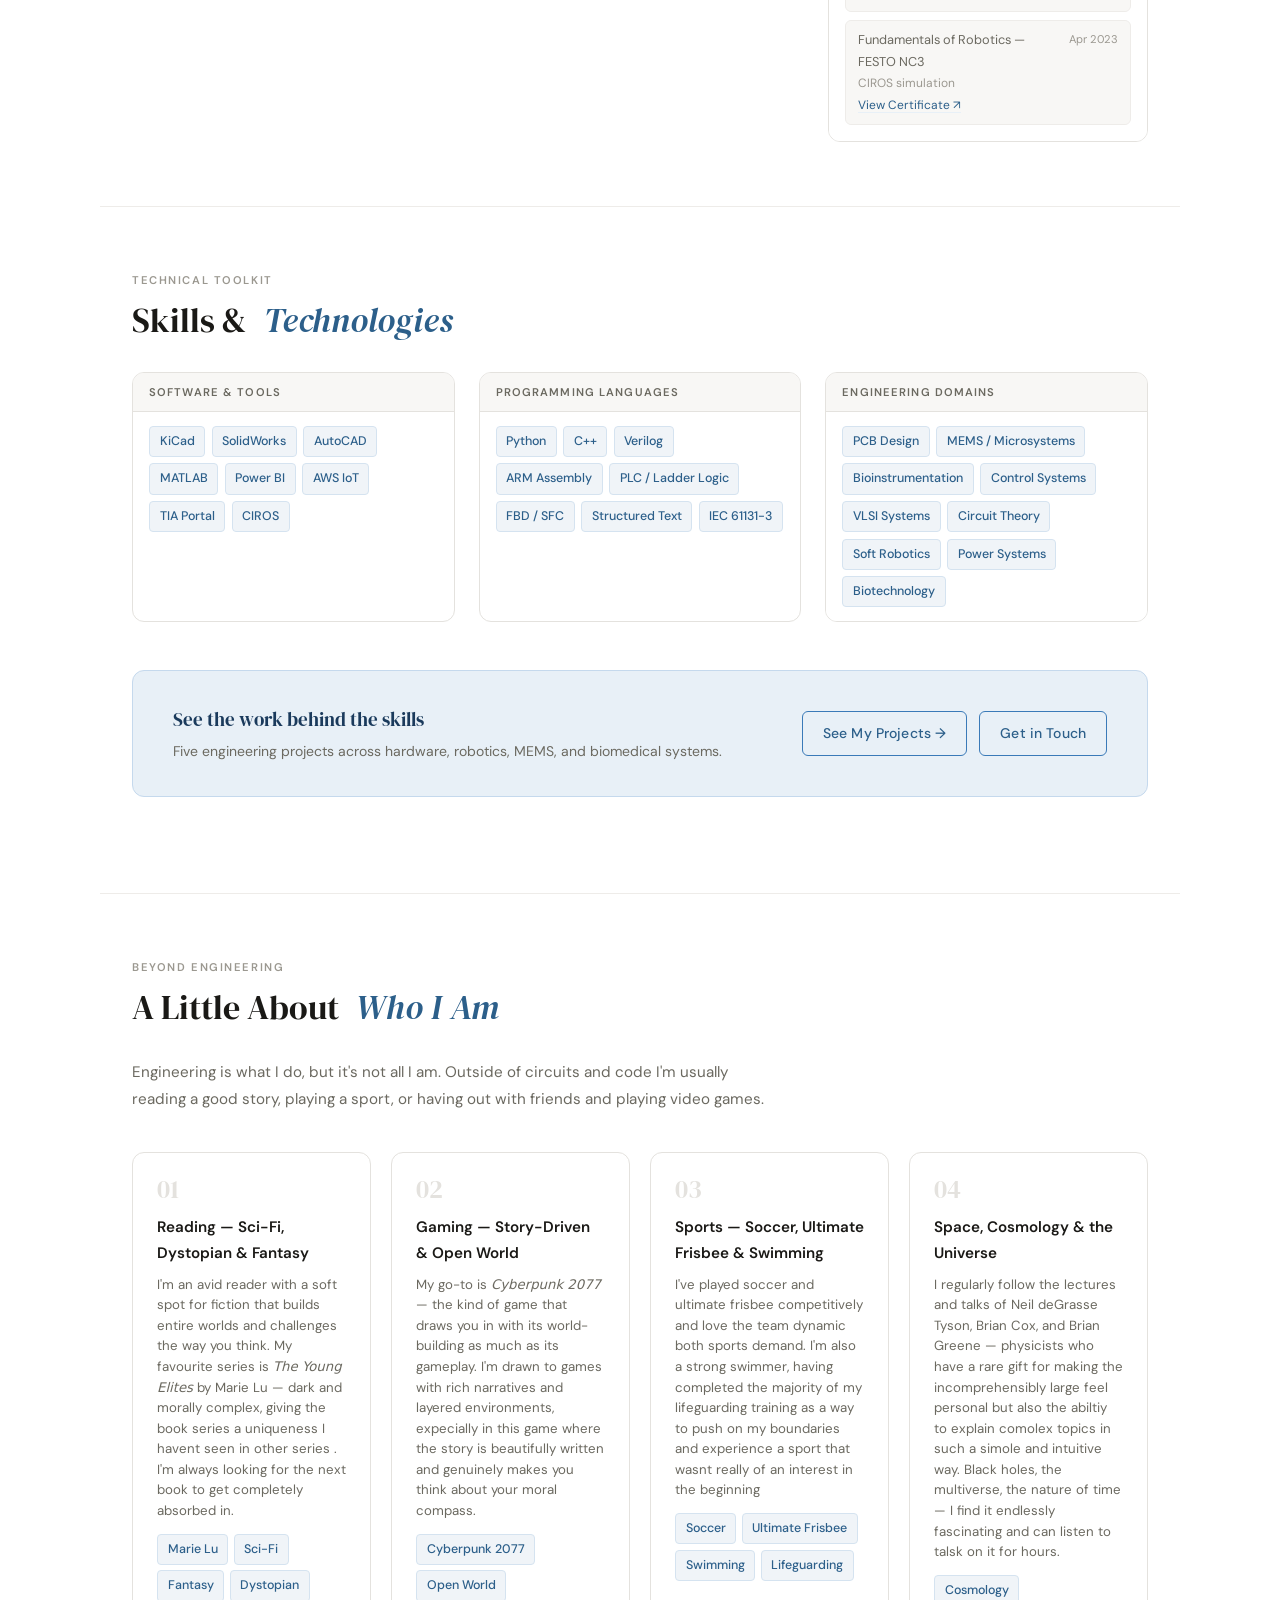
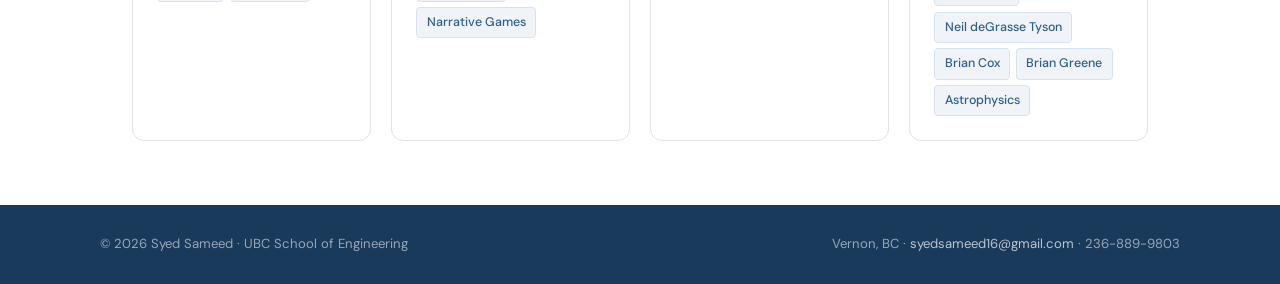
==== commit e5b0d27e: "Update index.html" ====
--- a/index.html
+++ b/index.html
@@ -210,7 +210,7 @@
     <h2 class="section-heading">A Little About&ensp;<em>Who I Am</em></h2>
     <p style="color:var(--text-muted);max-width:640px;margin-bottom:2.5rem;font-size:0.95rem;line-height:1.75">
       Engineering is what I do, but it's not all I am. Outside of circuits and code I'm usually
-      chasing a good story, playing a sport, or losing myself in questions about the universe.
+      reading a good story, playing a sport, or having out with friends and playing video games.
     </p>
 
     <div class="interests-grid">
@@ -221,7 +221,7 @@
         <p>
           I'm an avid reader with a soft spot for fiction that builds entire worlds and challenges
           the way you think. My favourite series is <em>The Young Elites</em> by Marie Lu —
-          dark, morally complex, and beautifully written. I'm always looking for the next series
+          dark and morally complex, giving the book series a uniqueness I havent seen in other series . I'm always looking for the next book
           to get completely absorbed in.
         </p>
         <div class="tag-cloud" style="padding:0;gap:0.35rem">
@@ -238,8 +238,8 @@
         <p>
           My go-to is <em>Cyberpunk 2077</em> — the kind of game that draws you in with its
           world-building as much as its gameplay. I'm drawn to games with rich narratives and
-          layered environments, which honestly isn't too far from the kind of systems thinking
-          I enjoy in engineering.
+          layered environments, expecially in this game where the story is beautifully written 
+          and genuinely makes you think about your moral compass.
         </p>
         <div class="tag-cloud" style="padding:0;gap:0.35rem">
           <span class="tag">Cyberpunk 2077</span>
@@ -254,8 +254,8 @@
         <p>
           I've played soccer and ultimate frisbee competitively and love the team dynamic both
           sports demand. I'm also a strong swimmer, having completed the majority of my
-          lifeguarding training — which taught me as much about staying calm under pressure
-          as it did about technique.
+          lifeguarding training as a way to push on my boundaries and experience a sport that 
+          wasnt really of an interest in the beginning 
         </p>
         <div class="tag-cloud" style="padding:0;gap:0.35rem">
           <span class="tag">Soccer</span>
@@ -269,10 +269,10 @@
         <div class="interest-num">04</div>
         <h3>Space, Cosmology &amp; the Universe</h3>
         <p>
-          Few things captivate me more than the scale and mystery of the cosmos. I regularly
-          follow the lectures and talks of Neil deGrasse Tyson, Brian Cox, and Brian Greene —
-          physicists who have a rare gift for making the incomprehensibly large feel personal.
-          Black holes, the multiverse, the nature of time — I find it endlessly fascinating.
+          I regularly follow the lectures and talks of Neil deGrasse Tyson, Brian Cox, and Brian Greene —
+          physicists who have a rare gift for making the incomprehensibly large feel personal but also the abiltiy 
+          to explain comolex topics in such a simole and intuitive way.
+          Black holes, the multiverse, the nature of time — I find it endlessly fascinating and can listen to talsk on it for hours.
         </p>
         <div class="tag-cloud" style="padding:0;gap:0.35rem">
           <span class="tag">Cosmology</span>
